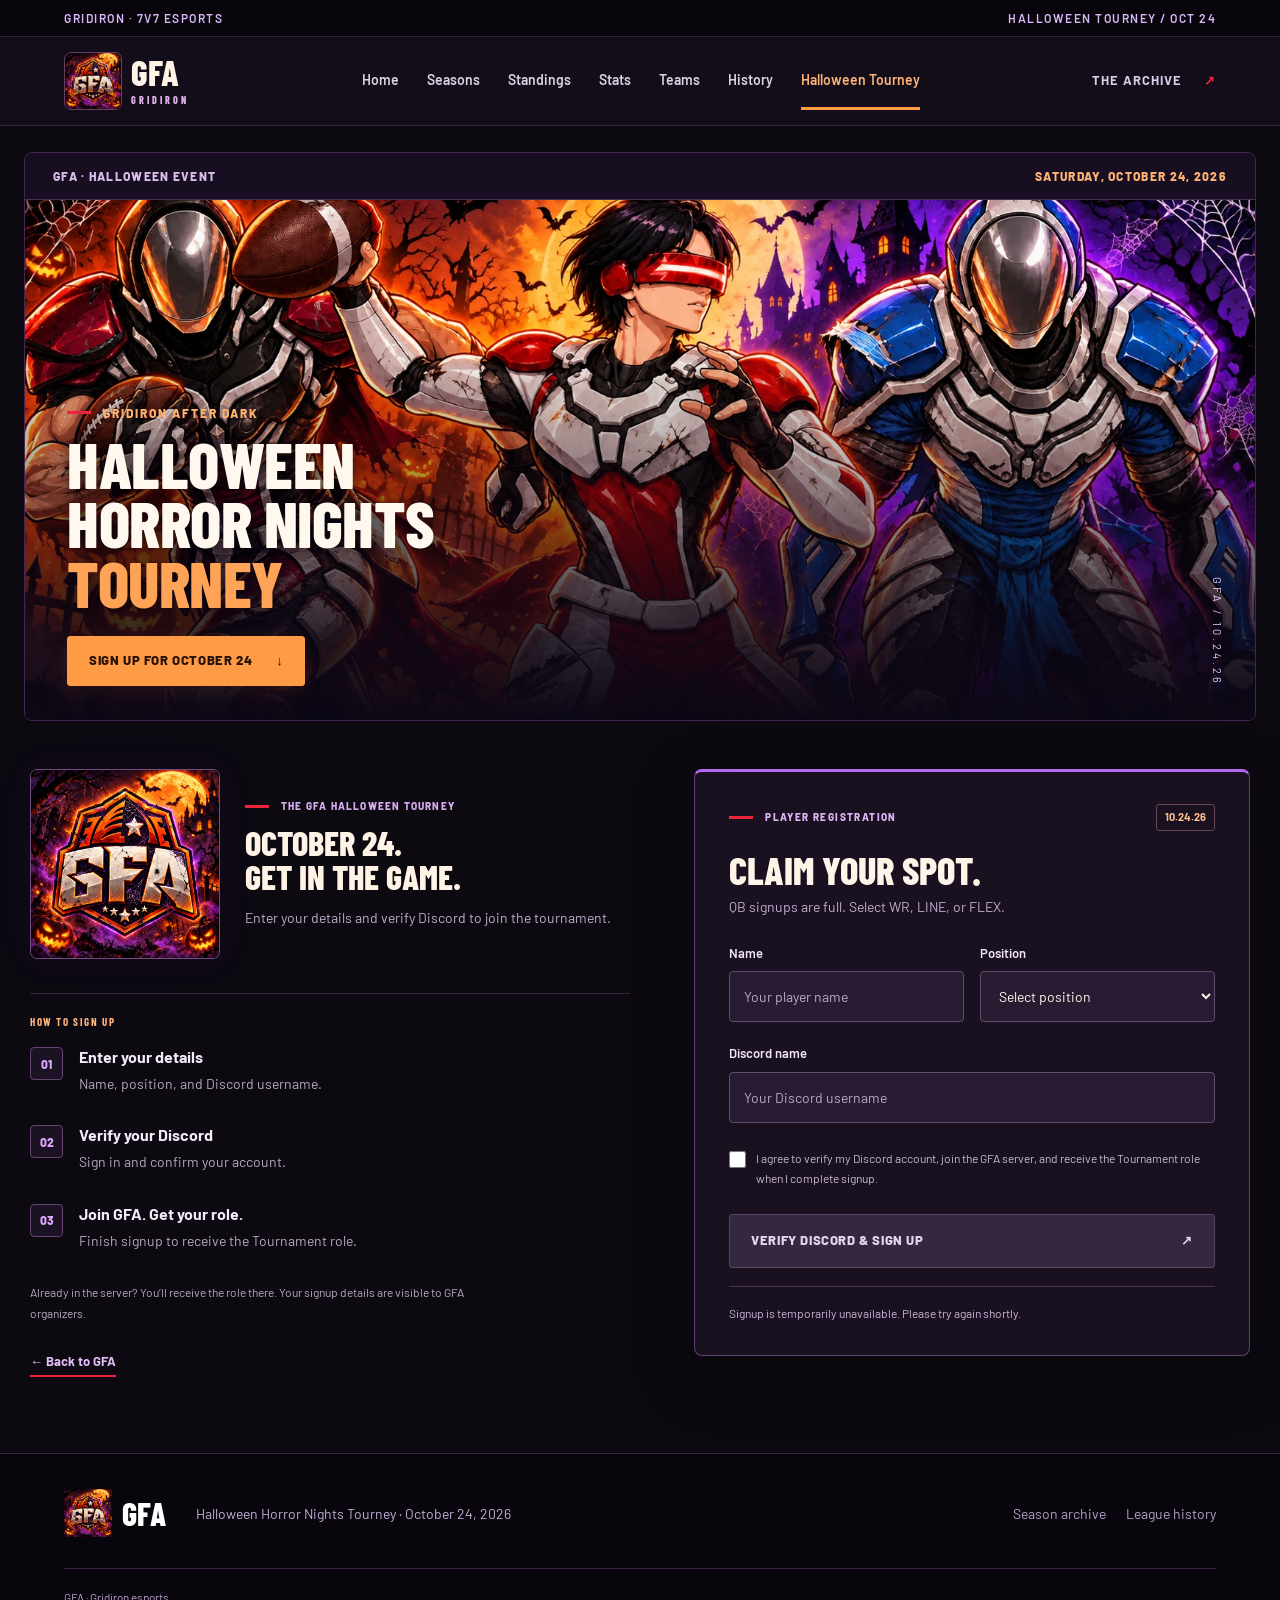
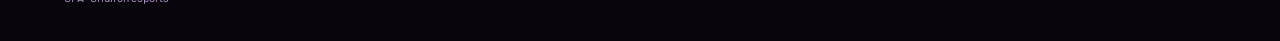
==== halloween-horror-nights/index.html @ 18d06071 "Close public QB signups while preserving existing quarterbacks and manual additions" ====
<!doctype html>
<html lang="en">
<head>
  <meta charset="utf-8">
  <meta name="viewport" content="width=device-width,initial-scale=1">
  <title>Halloween Horror Nights Tourney · October 24 | GFA</title>
  <meta name="description" content="Sign up for GFA’s Halloween Horror Nights Tourney on October 24, 2026. Enter your name and position, verify your Discord, and get the Tournament role in the GFA server.">
  <link rel="icon" href="../assets/halloween-gfa.webp">
  <link rel="stylesheet" href="../style.css?v=20260925-2">
  <link rel="stylesheet" href="../tournament.css?v=20261013-positions">
</head>
<body class="tourney-page">
  <a class="skip" href="#main">Skip to content</a>
  <div class="topline"><span>GRIDIRON · 7V7 ESPORTS</span><span>HALLOWEEN TOURNEY / OCT 24</span></div>
  <header>
    <a class="brand" href="../#home" aria-label="GFA home"><img src="../assets/halloween-gfa.webp" alt="GFA"><span>GFA<span class="brand-small">GRIDIRON</span></span></a>
    <nav aria-label="Main navigation"><a href="../#home">Home</a><a href="../#seasons">Seasons</a><a href="../#standings/4">Standings</a><a href="../#stats/3">Stats</a><a href="../#teams/4">Teams</a><a href="../#history">History</a><a class="tourney-nav active" href="./" aria-current="page">Halloween Tourney</a></nav>
    <a class="archive-link" href="../#seasons">THE ARCHIVE <span>↗</span></a>
  </header>
  <main id="main" tabindex="-1"><p class="loading">Loading tournament signup…</p><noscript><p>Enable JavaScript to use the tournament signup form.</p></noscript></main>
  <footer><a class="footer-brand" href="../#home"><img src="../assets/halloween-gfa.webp" alt="">GFA</a><p>Halloween Horror Nights Tourney · October 24, 2026</p><div><a href="../#seasons">Season archive</a><a href="../#history">League history</a></div><small>GFA · Gridiron esports</small></footer>
  <script src="../tournament.js?v=20261015-qb-closed"></script>
  <script>window.GFATournament.render();</script>
</body>
</html>
---- style.css ----
@import url('https://fonts.googleapis.com/css2?family=Barlow+Condensed:wght@500;600;700;800&family=Barlow:wght@400;500;600;700;800&display=swap');
:root{--navy:#07152d;--ink:#10213c;--red:#ed243d;--blue:#1262ed;--muted:#637086;--line:#dce1e9;--paper:#f2f4f8}*{box-sizing:border-box}body{margin:0;color:var(--ink);background:var(--paper);font-family:Barlow,Arial,sans-serif;font-size:16px;line-height:1.5}a{color:inherit;text-decoration:none}button,input,select{font:inherit}button,a,select{touch-action:manipulation}a:focus-visible,button:focus-visible,input:focus-visible,select:focus-visible{outline:3px solid #3489ff;outline-offset:4px}.skip{position:absolute;top:-80px;background:white;padding:15px;z-index:10}.skip:focus{top:0}.topline{background:var(--navy);color:#b9c4d6;display:flex;justify-content:space-between;padding:9px 5%;font-size:12px;letter-spacing:1.5px;font-weight:600}header{background:white;display:flex;align-items:center;justify-content:space-between;padding:12px 5%;gap:24px;border-bottom:1px solid var(--line)}.brand{display:flex;align-items:center;gap:9px;font-size:35px;line-height:.9;font-weight:800}.brand img{height:65px;width:65px;object-fit:contain}.brand-small{display:block;font-size:10px;letter-spacing:3px;margin-top:7px}.brand span{font-family:'Barlow Condensed',Impact,sans-serif}nav{display:flex;gap:28px;align-self:stretch;align-items:center}nav a{font-weight:600;font-size:15px;height:100%;display:flex;align-items:center;border-bottom:3px solid transparent}nav a.active{border-color:var(--red)}nav a:hover{color:var(--red)}.archive-link{font-weight:700;font-size:13px;letter-spacing:1px}.archive-link span{color:var(--red);margin-left:18px}.hero{background:var(--navy);color:white;position:relative;min-height:550px;overflow:hidden;display:flex;align-items:center}.hero-img{position:absolute;width:69%;height:100%;right:0;object-fit:cover;object-position:60% center}.hero:after{content:'';position:absolute;inset:0;background:linear-gradient(90deg,#07152d 8%,rgba(7,21,45,.98) 26%,rgba(7,21,45,.56) 51%,rgba(7,21,45,0) 78%)}.hero-content{position:relative;z-index:1;padding:65px 5%;max-width:720px}.eyebrow{font-size:13px;letter-spacing:2.4px;font-weight:700;text-transform:uppercase;display:flex;gap:12px;align-items:center}.eyebrow:before{content:'';width:24px;height:3px;background:var(--red)}h1,h2,h3,.display{font-family:'Barlow Condensed',Impact,'Arial Narrow',sans-serif;line-height:1;text-transform:uppercase}h1{font-size:clamp(58px,6.9vw,100px);font-weight:800;margin:22px 0;letter-spacing:-1.5px}h1 em{font-style:normal;color:#fa3d50}.hero p{color:#cbd3df;max-width:365px;font-size:18px;line-height:1.6}.actions{display:flex;gap:12px;margin-top:30px;flex-wrap:wrap}.btn{display:inline-flex;align-items:center;gap:35px;padding:14px 22px;font-size:14px;font-weight:700;background:var(--red);color:white;border:1px solid var(--red);cursor:pointer}.btn.secondary{background:transparent;border-color:#526079}.hero-label{position:absolute;z-index:1;right:5%;bottom:26px;letter-spacing:2px;font-size:12px;color:white}.season-strip{background:white;border-bottom:1px solid var(--line);display:grid;grid-template-columns:1.1fr repeat(4,1fr);padding:0 5%}.strip-intro{display:flex;align-items:center;gap:14px;font-weight:700;font-size:13px;letter-spacing:1px}.strip-intro span{color:var(--red)}.strip-season{border-left:1px solid var(--line);padding:20px 25px;display:flex;justify-content:space-between;align-items:center}.strip-season strong{display:block;font:700 29px 'Barlow Condensed',sans-serif}.strip-season small{font-size:12px;color:var(--muted);letter-spacing:1px}.strip-season:hover{background:var(--paper)}.wrap{max-width:1420px;margin:auto;padding:55px 5%}.section-head{display:flex;justify-content:space-between;align-items:end;gap:20px;margin-bottom:25px}.section-head h2{font-size:38px;margin:0}.text-link{font-size:14px;font-weight:700;border-bottom:2px solid var(--red);padding-bottom:3px}.home-grid{display:grid;grid-template-columns:1.65fr 1fr;gap:28px}.panel{background:white;border:1px solid var(--line)}.panel-top{padding:20px 24px;border-bottom:1px solid var(--line);display:flex;align-items:center;justify-content:space-between}.panel-top h3{margin:0;font-size:26px}.tag{font-size:12px;letter-spacing:1px;font-weight:700;color:var(--muted)}.table-scroll{overflow:auto}table{width:100%;border-collapse:collapse;white-space:nowrap;text-align:right;font-size:15px}th{font-size:12px;letter-spacing:.8px;color:var(--muted);background:#f8f9fb;font-weight:600;padding:13px 17px}td{padding:15px 17px;border-top:1px solid #e8ecf1}th:first-child,td:first-child{text-align:left}td a{font-weight:600}td a:hover{color:var(--red)}tbody tr:hover{background:#fafbfd}.team-cell{display:flex;align-items:center;gap:13px;text-align:left}.rank{color:#8792a3;min-width:16px;font-size:13px}.monogram{width:32px;height:34px;background:var(--navy);color:white;display:inline-flex;align-items:center;justify-content:center;flex-shrink:0;font:700 16px 'Barlow Condensed',sans-serif;border-bottom:3px solid var(--red)}.positive{color:#17684d}.feature-card{background:var(--navy);color:white;position:relative;overflow:hidden;min-height:345px;display:flex;align-items:end}.feature-card img{position:absolute;inset:0;width:100%;height:100%;object-fit:cover;opacity:.5}.feature-card:after{content:'';position:absolute;inset:0;background:linear-gradient(0deg,#07152d,transparent)}.feature-copy{position:relative;z-index:1;padding:30px}.feature-copy h3{font-size:39px;margin:12px 0}.feature-copy p{color:#ced7e5;margin:10px 0}.link-arrow{display:inline-block;margin-top:10px;font-weight:600}.notes{color:var(--muted);font-size:14px;margin-top:13px}.leaders{display:grid;grid-template-columns:repeat(3,1fr);gap:22px}.leader{background:white;border-top:3px solid var(--navy);padding:25px;position:relative}.leader h3{font-size:29px;margin:17px 0 9px}.leader .value{font:700 46px 'Barlow Condensed',sans-serif}.leader .unit{color:var(--muted);font-size:13px;margin-left:8px}.leader:hover{border-color:var(--red)}.chapter-banner{margin-top:50px;border-top:1px solid var(--line);border-bottom:1px solid var(--line);padding:32px 0;display:flex;align-items:center;gap:30px}.chapter-banner .display{font-size:64px;color:var(--red);font-weight:800}.chapter-banner h3{font-size:30px;margin:0 0 8px}.chapter-banner p{color:var(--muted);margin:0}.chapter-banner .badge{margin-left:auto;flex-shrink:0}.badge{padding:7px 12px;border:1px solid #c9d0dc;font-size:12px;letter-spacing:1px;font-weight:700}.page-head{background:var(--navy);color:white;padding:42px 5% 35px}.page-head h1{font-size:64px;margin:15px 0}.page-head p{color:#becadc;margin:0;max-width:650px}.toolbar{display:flex;gap:14px;flex-wrap:wrap;align-items:center;margin-bottom:25px}.toolbar label{font-size:13px;color:var(--muted);display:flex;gap:8px;align-items:center}.toolbar select,.toolbar input{padding:10px 12px;border:1px solid #cbd2de;background:white;color:var(--ink);min-height:44px;border-radius:0}.toolbar input{margin-left:auto;min-width:235px}.tabs{display:flex;gap:5px;flex-wrap:wrap}.tabs button{padding:10px 17px;border:1px solid var(--line);background:white;cursor:pointer;color:var(--ink);font-weight:600}.tabs button.selected{background:var(--navy);color:white;border-color:var(--navy)}.season-cards{display:grid;grid-template-columns:repeat(2,1fr);gap:25px}.season-card{background:white;border:1px solid var(--line);padding:30px;position:relative}.season-card .number{font:800 80px 'Barlow Condensed',sans-serif;color:#dce2eb;float:right;line-height:1}.season-card h2{font-size:40px;margin:16px 0}.season-card p{color:var(--muted);max-width:300px}.season-card .actions a{font-size:14px;font-weight:600;border-bottom:2px solid var(--red);padding-bottom:4px}.team-grid{display:grid;grid-template-columns:repeat(3,1fr);gap:20px}.team-card{padding:25px;background:white;border:1px solid var(--line)}.team-card .monogram{width:48px;height:50px;font-size:24px}.team-card h3{font-size:28px;margin:20px 0 10px}.team-card p{color:var(--muted);margin:0}.team-card:hover{border-color:var(--red)}.summary-grid{display:grid;grid-template-columns:repeat(4,1fr);gap:1px;background:var(--line);border:1px solid var(--line);margin-bottom:30px}.summary-grid>div{padding:25px;background:white}.summary-grid strong{display:block;font:700 42px 'Barlow Condensed',sans-serif}.summary-grid small{color:var(--muted);font-size:13px}.notice{padding:20px 24px;background:#e9eef6;border-left:3px solid var(--blue);margin-bottom:25px}.notice p{margin:5px 0 0;color:#51627c}.games{display:grid;grid-template-columns:repeat(2,1fr);gap:16px}.game{padding:20px 24px;background:white;border:1px solid var(--line)}.game time{font-size:13px;color:var(--muted)}.game-line{display:flex;justify-content:space-between;gap:20px;margin-top:10px;font-weight:600}.game-line strong{font:700 25px 'Barlow Condensed',sans-serif}.award-grid{display:grid;grid-template-columns:repeat(3,1fr);gap:20px}.award{background:white;padding:24px;border-top:3px solid var(--red)}.award h3{font-size:30px;margin:12px 0}.award p{font-size:14px;color:var(--muted)}.empty{padding:45px 25px;text-align:center;color:var(--muted)}footer{background:var(--navy);color:#b4c0d3;padding:35px 5%;display:flex;align-items:center;gap:30px;flex-wrap:wrap;font-size:14px}.footer-brand{display:flex;align-items:center;gap:10px;font:800 32px 'Barlow Condensed',sans-serif;color:white}.footer-brand img{height:48px}footer p{flex:1}footer div{display:flex;gap:20px}footer small{width:100%;padding-top:20px;border-top:1px solid #28344a;color:#8898b1}.loading{padding:80px 5%}.stats-note{margin-top:20px;font-size:14px;color:var(--muted)}
@media(min-width:1600px){.hero-content{margin-left:calc((100vw - 1450px)/2)}}@media(max-width:1000px){nav{gap:16px}.archive-link{display:none}.home-grid{grid-template-columns:1fr 1fr}.strip-season{padding:18px 12px}.team-grid,.award-grid{grid-template-columns:repeat(2,1fr)}}@media(max-width:700px){header{flex-wrap:wrap;padding:10px 5% 0;gap:8px}.brand img{height:47px;width:47px}.brand{font-size:29px}nav{width:100%;justify-content:space-between;gap:8px;overflow:auto}nav a{padding:13px 0;font-size:14px}.topline{font-size:10px;letter-spacing:1px}.hero{min-height:545px;align-items:end}.hero-img{width:100%;object-position:58% top;height:100%}.hero:after{background:linear-gradient(0deg,#07152d 2%,rgba(7,21,45,.92) 35%,rgba(7,21,45,.1) 100%)}.hero-content{padding:190px 6% 38px}.hero h1{font-size:65px;margin:12px 0}.hero p{font-size:16px}.hero-label{display:none}.eyebrow{font-size:12px}.season-strip{grid-template-columns:repeat(4,1fr);padding:0}.strip-intro{display:none}.strip-season{padding:16px 10px}.strip-season strong{font-size:23px}.strip-season small{font-size:10px}.strip-season>span{display:none}.wrap{padding:35px 5%}.home-grid,.leaders,.season-cards,.games{grid-template-columns:1fr}.section-head h2{font-size:32px}.feature-card{min-height:300px}.leaders{gap:12px}.leader{padding:20px}.leader h3{margin:12px 0}.leader .value{font-size:38px}.chapter-banner{align-items:start;gap:17px;flex-wrap:wrap}.chapter-banner .display{font-size:52px}.chapter-banner .badge{margin-left:0}.page-head h1{font-size:49px;word-break:break-word}.team-grid,.award-grid{grid-template-columns:1fr}.summary-grid{grid-template-columns:repeat(2,1fr)}.toolbar input{width:100%;margin-left:0}.toolbar label{flex-wrap:wrap}.panel-top{padding:17px}.panel-top h3{font-size:23px}td,th{padding:13px 12px}.team-cell{gap:8px}.team-cell .monogram{display:none}footer{gap:15px}footer p{flex-basis:65%}}

th[data-sort-key]{cursor:pointer;user-select:none;transition:background .15s,color .15s;text-decoration:underline;text-decoration-color:transparent;text-underline-offset:5px}th[data-sort-key]::after{content:" ↕";color:#9aa7ba;opacity:.8}th[data-sort-key]:hover{color:#e72552;background:#f7f9fc;text-decoration-color:#e72552}th[data-sort-key][data-order=desc]::after{content:" ↓";color:#e72552}th[data-sort-key][data-order=asc]::after{content:" ↑";color:#e72552}

.team-logo{display:inline-flex;align-items:center;justify-content:center;background:#fff;overflow:hidden}.team-logo img{width:100%;height:100%;object-fit:contain;padding:4px}
---- tournament.css ----
/* Halloween event styles, scoped to this page. */
.tourney-page{background:#0c0911;color:#f8f2eb;--tourney-line:#3a2b47}
.tourney-page .topline{background:#07050b;color:#d9b8f8;border-bottom:1px solid #35213f}
.tourney-page header{background:#130d1a;border-color:#392247;padding-top:15px;padding-bottom:15px}
.tourney-page .brand{color:#fff3e6}.tourney-page .brand img{width:58px;height:58px;border-radius:7px;object-fit:cover;border:1px solid #604161}.tourney-page .brand-small{color:#dcafe8}
.tourney-page nav a{color:#dcd2e5;white-space:nowrap;font-size:14px}.tourney-page nav a.active,.tourney-page nav a:hover{color:#ffb478;border-color:#ff9b45}.tourney-page .archive-link{color:#dccce8;border-color:#5b4068}
.tourney-hero{max-width:1400px;margin:26px auto 0;border:1px solid #432652;border-radius:8px;overflow:hidden;background:#140d1b}
.tourney-eventline{display:flex;justify-content:space-between;align-items:center;gap:20px;background:#170f21;padding:14px 28px;border-bottom:1px solid #483053;font-size:12px;letter-spacing:1.3px;font-weight:800;color:#d8bce9}.tourney-eventline time{color:#ffb276}
.tourney-hero-stage{position:relative;isolation:isolate;min-height:420px}.tourney-player-art{display:block;width:100%;height:520px;object-fit:cover;object-position:center 25%}
.tourney-hero-stage:after{content:'';position:absolute;inset:0;z-index:1;pointer-events:none;background:linear-gradient(0deg,#0c0715 0%,#0c0715d9 16%,#0c071563 43%,transparent 72%)}
.tourney-hero-copy{position:absolute;bottom:34px;left:42px;z-index:2;max-width:720px}.tourney-hero-copy .eyebrow{color:#ffb36f;font-weight:800;letter-spacing:2px;font-size:12px}
.tourney-hero h1{font:800 clamp(48px,5.1vw,76px)/.91 'Barlow Condensed',Impact,sans-serif;letter-spacing:-.5px;color:#fff8ee;margin:12px 0 24px;text-shadow:0 2px 16px #08050dcc}.tourney-hero h1 span{display:block}.tourney-hero h1 em{display:block;font-style:normal;color:#ffa456}
.tourney-hero-mark{position:absolute;right:30px;bottom:34px;z-index:2;font-size:11px;letter-spacing:3px;writing-mode:vertical-rl;color:#e5c9ff}
.tourney-btn{background:#ff9b45!important;color:#271207!important;border:1px solid #ff9b45!important;border-radius:3px;display:inline-flex;align-items:center;justify-content:space-between;gap:24px;font-weight:800;font-size:13px;letter-spacing:.6px;min-height:50px;padding:14px 21px;box-shadow:0 4px 18px #ec6f261f}.tourney-btn:hover{background:#ffb16e!important;border-color:#ffb16e!important}.tourney-btn:disabled{background:#34283e!important;border-color:#584365!important;color:#e6d4ef!important;box-shadow:none;cursor:not-allowed;opacity:1}
.tourney-wrap{max-width:1330px;display:grid;grid-template-columns:1.08fr 1fr;gap:64px;padding:48px 30px 76px!important;margin:auto;align-items:start}
.tourney-brand-card{display:grid;grid-template-columns:190px 1fr;gap:25px;align-items:center;margin-bottom:34px}.tourney-brand-card img{display:block;width:100%;height:auto;aspect-ratio:1;border:1px solid #704c81;border-radius:7px;box-shadow:0 0 40px #8d31cf12}.tourney-info .eyebrow{font-size:10px;color:#d7acef;font-weight:800;letter-spacing:1.2px}
.tourney-info h2{font:800 34px/.99 'Barlow Condensed',Impact,sans-serif;color:#fff3e6;margin:12px 0}.tourney-brand-card p{color:#bdb0c8;font-size:14px;line-height:1.65;margin:12px 0 0}
.tourney-how-heading{font-size:11px;letter-spacing:1.6px;color:#ffb579;margin:0 0 18px;padding-top:22px;border-top:1px solid #39263f}
.tourney-steps{list-style:none;padding:0;margin:0;counter-reset:step}.tourney-steps li{counter-increment:step;position:relative;padding:0 0 24px 49px}.tourney-steps li:before{content:counter(step,decimal-leading-zero);position:absolute;left:0;top:2px;border:1px solid #664471;border-radius:4px;width:31px;height:31px;display:flex;align-items:center;justify-content:center;color:#dca7ff;background:#1b1223;font-size:12px;font-weight:800}.tourney-steps strong{font-size:16px;color:#f4eaf9;font-weight:700}.tourney-steps p{color:#b6a9c0;font-size:14px;margin:4px 0;line-height:1.6}
.tourney-note{color:#b6a9c0;font-size:12px;line-height:1.75;max-width:470px;margin-top:2px}.tourney-info .text-link{color:#e2bdf8;font-size:13px;display:inline-block;margin-top:16px}
.tourney-form-card{background:#191120;border:1px solid #60416e;border-top:3px solid #b36af0;border-radius:8px;padding:32px 34px;box-shadow:0 18px 65px #0005;scroll-margin-top:24px}
.tourney-form-top{display:flex;align-items:center;justify-content:space-between;gap:16px}.tourney-form-top .eyebrow{font-size:10px;color:#dfb4f7;font-weight:800;letter-spacing:1.4px}.tourney-form-date{font-size:11px;font-weight:700;color:#ffc08f;border:1px solid #644357;border-radius:3px;padding:4px 8px}
.tourney-form-card h2{font:800 clamp(31px,3vw,43px)/1 'Barlow Condensed',Impact,sans-serif;margin:20px 0 7px;color:#fff4e8}.tourney-form-intro{color:#c1adce;font-size:14px;margin:0 0 27px}
.tourney-fields{display:grid;grid-template-columns:1fr 1fr;gap:22px 16px}.tourney-full-field{grid-column:1/-1}.tourney-fields label{display:block;font-size:13px;color:#f3e5fb;font-weight:600;margin-bottom:8px}
.tourney-fields input,.tourney-fields select{width:100%;min-width:0;min-height:51px;padding:13px 14px;border:1px solid #624d70;border-radius:4px;background:#271c31;color:#fff6ed;font-size:14px;box-shadow:none}.tourney-fields input::placeholder{color:#baabc6;opacity:1}.tourney-fields input:focus,.tourney-fields select:focus{border-color:#c58af1}
.tourney-consent{display:flex;align-items:flex-start;gap:10px;color:#c7b7d2;font-size:12px;line-height:1.7;margin:25px 0;cursor:pointer}.tourney-consent input{width:17px;height:17px;margin:3px 0 0;flex-shrink:0;accent-color:#ff9b45}
.tourney-form-card button{width:100%;min-height:54px}.tourney-status{font-size:12px;line-height:1.7;color:#c9b4d8;margin:18px 0 0;padding-top:16px;border-top:1px solid #493251}
.tourney-page footer{background:#08060c;border-top:1px solid #392247;color:#b6a0c8}.tourney-page footer p{color:#c4add5}.tourney-page footer small{border-color:#382041;color:#ba9dcc}.tourney-page .skip{color:#152035}.tourney-page a:focus-visible,.tourney-page button:focus-visible,.tourney-page input:focus-visible,.tourney-page select:focus-visible{outline-color:#cf97ff}
.tourney-home-banner{display:flex;align-items:center;justify-content:space-between;gap:28px;background:#151318;border-left:5px solid #ff9b45;color:#fff;padding:30px 34px;margin-bottom:40px}.tourney-home-banner .eyebrow{color:#ffab67}.tourney-home-banner h2{font-family:'Barlow Condensed',Impact,sans-serif;font-size:31px;line-height:1.05;margin:7px 0 9px}.tourney-home-banner p{color:#d2c8c0;margin:0;font-size:14px}nav .tourney-nav{color:#934000}
@media(min-width:1500px){.tourney-hero{margin-top:34px}.tourney-player-art{height:560px}.tourney-hero-copy{left:50px;bottom:40px}}
@media(max-width:1450px){.tourney-hero{margin-left:24px;margin-right:24px}}
@media(max-width:1050px){.tourney-wrap{gap:32px}.tourney-brand-card{grid-template-columns:150px 1fr;gap:18px}.tourney-info h2{font-size:28px}.tourney-form-card{padding:27px 25px}.tourney-player-art{height:460px}.tourney-hero-copy{left:30px;bottom:29px}.tourney-hero h1{font-size:61px}.tourney-page nav{gap:14px}}
@media(max-width:800px){.tourney-wrap{grid-template-columns:1fr;gap:37px;max-width:650px;padding-top:34px!important}.tourney-form-card{grid-row:1}.tourney-brand-card{grid-template-columns:180px 1fr}.tourney-info h2{font-size:34px}.tourney-page nav{gap:18px}.tourney-eventline{font-size:10px;letter-spacing:.8px;padding:13px 20px}.tourney-hero-copy{left:24px}.tourney-player-art{height:430px}.tourney-home-banner{padding:24px}}
@media(max-width:600px){.tourney-hero{margin:18px 15px 0;border-radius:6px}.tourney-eventline{flex-direction:column;align-items:flex-start;gap:6px;padding:13px 17px;letter-spacing:1px}.tourney-hero-stage{min-height:0}.tourney-player-art{width:100%;height:auto;aspect-ratio:1672/941;object-fit:contain}.tourney-hero-stage:after{display:none}.tourney-hero-copy{position:relative;bottom:auto;left:auto;background:#140d1c;padding:24px 20px 25px;max-width:none}.tourney-hero h1{font-size:48px;margin:12px 0 23px}.tourney-hero-copy .eyebrow{font-size:10px}.tourney-hero-mark{display:none}.tourney-hero .btn{width:100%;font-size:11px}.tourney-wrap{padding:28px 19px 48px!important;gap:32px}.tourney-form-card{padding:25px 22px}.tourney-fields{grid-template-columns:1fr;gap:21px}.tourney-form-card h2{font-size:36px}.tourney-brand-card{grid-template-columns:142px 1fr;gap:17px;margin-bottom:28px}.tourney-info h2{font-size:28px}.tourney-brand-card p{font-size:12px}.tourney-info .eyebrow{font-size:9px}.tourney-page header{padding:12px 5% 0}.tourney-page .brand img{height:47px;width:47px}.tourney-page .topline{font-size:9px;letter-spacing:.5px}.tourney-page footer{padding:26px 5%}.tourney-home-banner{flex-direction:column;align-items:flex-start;gap:20px}.tourney-home-banner .btn{width:100%}}
@media(prefers-reduced-motion:reduce){.tourney-page *{scroll-behavior:auto!important}}

.tourney-fields select{color-scheme:dark}.tourney-fields select option{background:#271c31;color:#fff6ed}
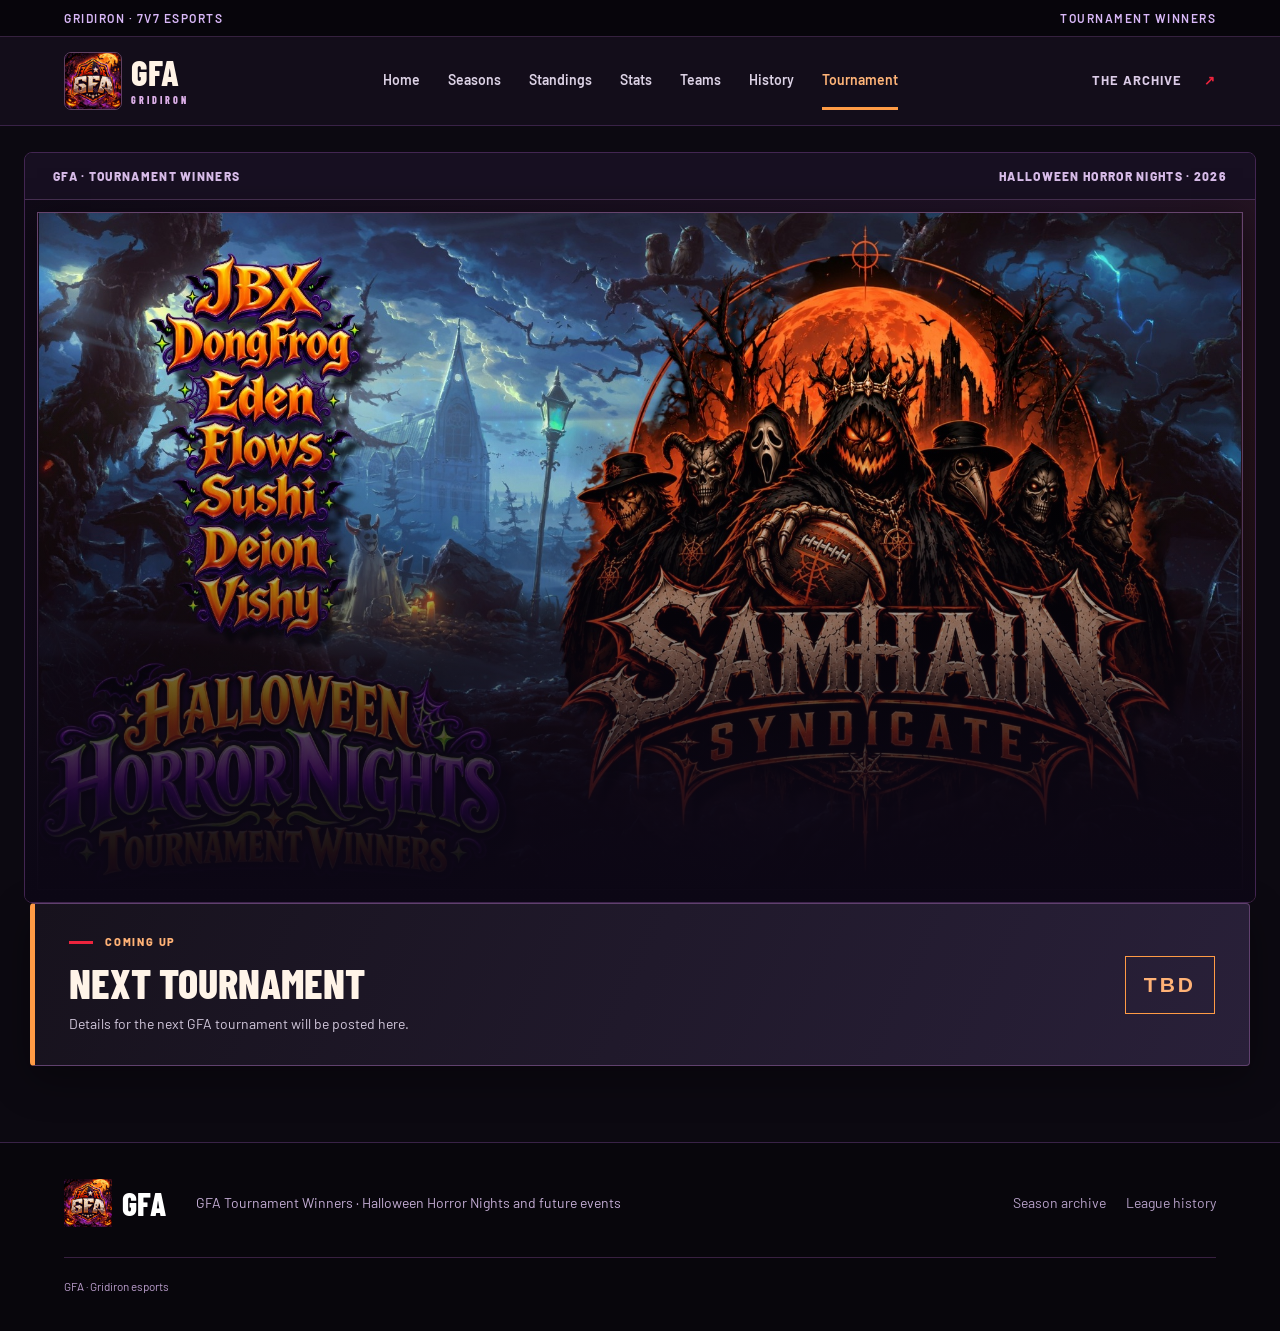
==== commit a32774d1: "Replace Halloween signup with tournament winners page" ====
--- a/halloween-horror-nights/index.html
+++ b/halloween-horror-nights/index.html
@@ -3,23 +3,23 @@
 <head>
   <meta charset="utf-8">
   <meta name="viewport" content="width=device-width,initial-scale=1">
-  <title>Halloween Horror Nights Tourney · October 24 | GFA</title>
-  <meta name="description" content="Sign up for GFA’s Halloween Horror Nights Tourney on October 24, 2026. Enter your name and position, verify your Discord, and get the Tournament role in the GFA server.">
+  <title>GFA Tournament Winners | Gridiron</title>
+  <meta name="description" content="See the Halloween Horror Nights Tournament winners and find out when the next GFA tournament will be announced.">
   <link rel="icon" href="../assets/halloween-gfa.webp">
   <link rel="stylesheet" href="../style.css?v=20260925-2">
-  <link rel="stylesheet" href="../tournament.css?v=20261013-positions">
+  <link rel="stylesheet" href="../tournament.css?v=20261026-winners">
 </head>
 <body class="tourney-page">
   <a class="skip" href="#main">Skip to content</a>
-  <div class="topline"><span>GRIDIRON · 7V7 ESPORTS</span><span>HALLOWEEN TOURNEY / OCT 24</span></div>
+  <div class="topline"><span>GRIDIRON · 7V7 ESPORTS</span><span>TOURNAMENT WINNERS</span></div>
   <header>
     <a class="brand" href="../#home" aria-label="GFA home"><img src="../assets/halloween-gfa.webp" alt="GFA"><span>GFA<span class="brand-small">GRIDIRON</span></span></a>
-    <nav aria-label="Main navigation"><a href="../#home">Home</a><a href="../#seasons">Seasons</a><a href="../#standings/4">Standings</a><a href="../#stats/3">Stats</a><a href="../#teams/4">Teams</a><a href="../#history">History</a><a class="tourney-nav active" href="./" aria-current="page">Halloween Tourney</a></nav>
+    <nav aria-label="Main navigation"><a href="../#home">Home</a><a href="../#seasons">Seasons</a><a href="../#standings/4">Standings</a><a href="../#stats/3">Stats</a><a href="../#teams/4">Teams</a><a href="../#history">History</a><a class="tourney-nav active" href="./" aria-current="page">Tournament</a></nav>
     <a class="archive-link" href="../#seasons">THE ARCHIVE <span>↗</span></a>
   </header>
-  <main id="main" tabindex="-1"><p class="loading">Loading tournament signup…</p><noscript><p>Enable JavaScript to use the tournament signup form.</p></noscript></main>
-  <footer><a class="footer-brand" href="../#home"><img src="../assets/halloween-gfa.webp" alt="">GFA</a><p>Halloween Horror Nights Tourney · October 24, 2026</p><div><a href="../#seasons">Season archive</a><a href="../#history">League history</a></div><small>GFA · Gridiron esports</small></footer>
-  <script src="../tournament.js?v=20261015-qb-closed"></script>
+  <main id="main" tabindex="-1"><p class="loading">Loading tournament winners…</p><noscript><p>Enable JavaScript to use the tournament signup form.</p></noscript></main>
+  <footer><a class="footer-brand" href="../#home"><img src="../assets/halloween-gfa.webp" alt="">GFA</a><p>GFA Tournament Winners · Halloween Horror Nights and future events</p><div><a href="../#seasons">Season archive</a><a href="../#history">League history</a></div><small>GFA · Gridiron esports</small></footer>
+  <script src="../tournament.js?v=20261026-winners"></script>
   <script>window.GFATournament.render();</script>
 </body>
 </html>
--- a/tournament.css
+++ b/tournament.css
@@ -35,3 +35,14 @@
 @media(prefers-reduced-motion:reduce){.tourney-page *{scroll-behavior:auto!important}}
 
 .tourney-fields select{color-scheme:dark}.tourney-fields select option{background:#271c31;color:#fff6ed}
+
+/* Winners page: Halloween artwork followed by the next event announcement. */
+.tourney-page .tourney-hero-stage{min-height:0;background:linear-gradient(135deg,#100a17,#211327 55%,#2f150e);padding:12px}
+.tourney-page .tourney-winner-art{display:block;width:100%;height:auto;aspect-ratio:16/9;object-fit:contain;border:1px solid #66446d;box-shadow:0 8px 35px #0008}
+.tourney-next-wrap{max-width:1330px;margin:auto;padding:0 30px 76px!important;display:block}
+.tourney-next-card{display:flex;align-items:center;justify-content:space-between;gap:28px;padding:30px 34px;background:linear-gradient(115deg,#17121d,#292039);border:1px solid #60416e;border-left:5px solid #ff9b45;border-radius:4px;box-shadow:0 14px 42px #0005;color:#fff}
+.tourney-next-card .eyebrow{color:#ffb276;font-size:11px;font-weight:800;letter-spacing:1.8px}
+.tourney-next-card h2{font:800 clamp(30px,4vw,42px)/1 'Barlow Condensed',Impact,sans-serif;margin:10px 0;color:#fff4e8}
+.tourney-next-card p{margin:0;color:#d2c8dc;font-size:14px;line-height:1.6}
+.tourney-tbd{flex:0 0 auto;padding:12px 18px;border:1px solid #ff9b45;color:#ffb276;font-size:21px;font-weight:900;letter-spacing:3px}
+@media(max-width:600px){.tourney-page .tourney-hero-stage{padding:5px}.tourney-next-wrap{padding:0 19px 48px!important}.tourney-next-card{align-items:flex-start;flex-direction:column;padding:24px 20px;gap:18px}}
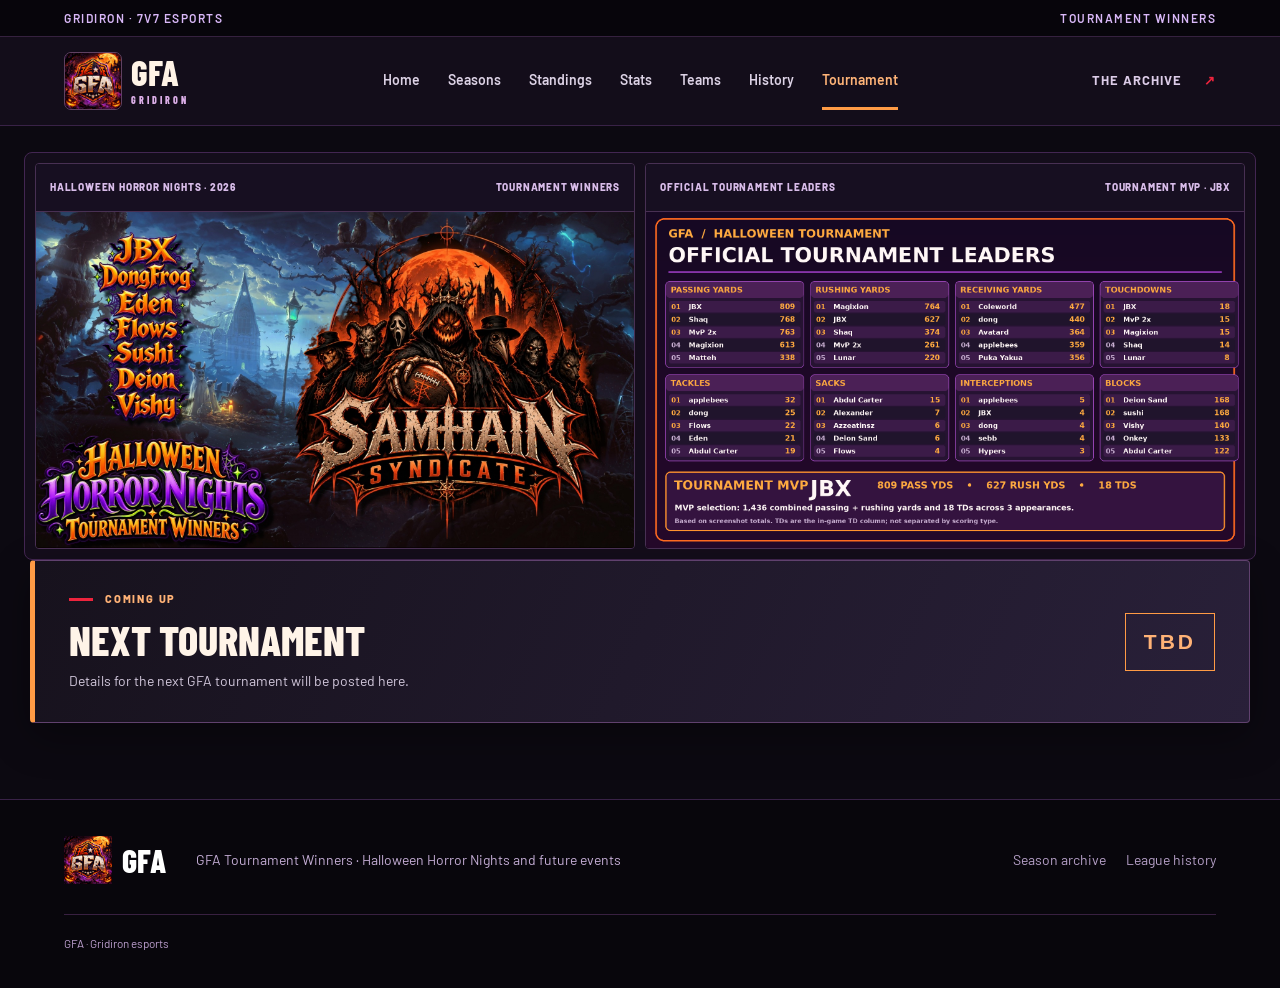
==== commit d9f8edba: "Add Halloween tournament leaders graphic" ====
--- a/halloween-horror-nights/index.html
+++ b/halloween-horror-nights/index.html
@@ -4,10 +4,10 @@
   <meta charset="utf-8">
   <meta name="viewport" content="width=device-width,initial-scale=1">
   <title>GFA Tournament Winners | Gridiron</title>
-  <meta name="description" content="See the Halloween Horror Nights Tournament winners and find out when the next GFA tournament will be announced.">
+  <meta name="description" content="See the Halloween Horror Nights winners, tournament leaders, MVP, and the next GFA event.">
   <link rel="icon" href="../assets/halloween-gfa.webp">
   <link rel="stylesheet" href="../style.css?v=20260925-2">
-  <link rel="stylesheet" href="../tournament.css?v=20261026-winners">
+  <link rel="stylesheet" href="../tournament.css?v=20261027-results">
 </head>
 <body class="tourney-page">
   <a class="skip" href="#main">Skip to content</a>
@@ -17,9 +17,9 @@
     <nav aria-label="Main navigation"><a href="../#home">Home</a><a href="../#seasons">Seasons</a><a href="../#standings/4">Standings</a><a href="../#stats/3">Stats</a><a href="../#teams/4">Teams</a><a href="../#history">History</a><a class="tourney-nav active" href="./" aria-current="page">Tournament</a></nav>
     <a class="archive-link" href="../#seasons">THE ARCHIVE <span>↗</span></a>
   </header>
-  <main id="main" tabindex="-1"><p class="loading">Loading tournament winners…</p><noscript><p>Enable JavaScript to use the tournament signup form.</p></noscript></main>
+  <main id="main" tabindex="-1"><p class="loading">Loading tournament results…</p><noscript><p>Enable JavaScript to view tournament results.</p></noscript></main>
   <footer><a class="footer-brand" href="../#home"><img src="../assets/halloween-gfa.webp" alt="">GFA</a><p>GFA Tournament Winners · Halloween Horror Nights and future events</p><div><a href="../#seasons">Season archive</a><a href="../#history">League history</a></div><small>GFA · Gridiron esports</small></footer>
-  <script src="../tournament.js?v=20261026-winners"></script>
+  <script src="../tournament.js?v=20261027-results"></script>
   <script>window.GFATournament.render();</script>
 </body>
 </html>
--- a/tournament.css
+++ b/tournament.css
@@ -46,3 +46,12 @@
 .tourney-next-card p{margin:0;color:#d2c8dc;font-size:14px;line-height:1.6}
 .tourney-tbd{flex:0 0 auto;padding:12px 18px;border:1px solid #ff9b45;color:#ffb276;font-size:21px;font-weight:900;letter-spacing:3px}
 @media(max-width:600px){.tourney-page .tourney-hero-stage{padding:5px}.tourney-next-wrap{padding:0 19px 48px!important}.tourney-next-card{align-items:flex-start;flex-direction:column;padding:24px 20px;gap:18px}}
+
+/* Halloween results: show the winners and stat leaders together. */
+.tourney-page .tourney-gallery{display:grid;grid-template-columns:repeat(2,minmax(0,1fr));gap:10px;padding:10px}
+.tourney-page .tourney-art-card{min-width:0;margin:0;overflow:hidden;background:#100a17;border:1px solid #483053;border-radius:4px}
+.tourney-page .tourney-art-card .tourney-eventline{min-height:48px;padding:12px 14px;font-size:10px;letter-spacing:.8px}
+.tourney-page .tourney-leader-art{display:block;width:100%;height:auto;aspect-ratio:16/9;object-fit:contain;background:#100a17}
+.tourney-page .tourney-gallery .tourney-winner-art{border:0;box-shadow:none}
+@media(max-width:800px){.tourney-page .tourney-gallery{grid-template-columns:1fr;max-width:720px}}
+@media(max-width:600px){.tourney-page .tourney-gallery{margin:18px 15px 0;padding:6px;gap:8px}.tourney-page .tourney-art-card .tourney-eventline{min-height:0;font-size:9px;padding:10px}.tourney-page .tourney-gallery .tourney-winner-art,.tourney-page .tourney-leader-art{aspect-ratio:16/9}}
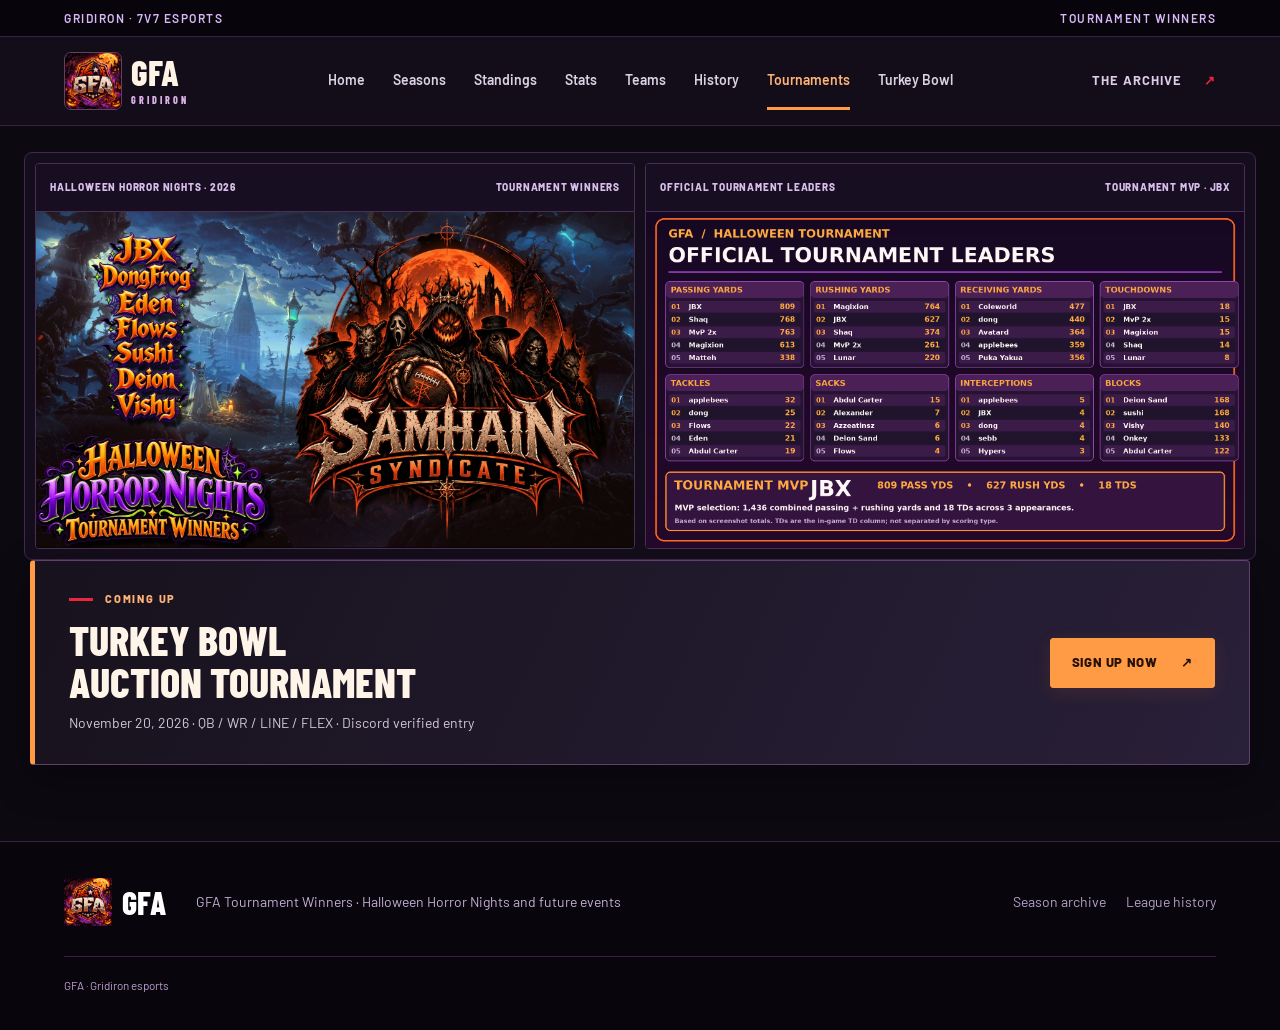
==== commit 19c724ac: "Open Thanksgiving Turkey Bowl Auction Tournament signups for November 20 with separate private roste" ====
--- a/halloween-horror-nights/index.html
+++ b/halloween-horror-nights/index.html
@@ -7,19 +7,19 @@
   <meta name="description" content="See the Halloween Horror Nights winners, tournament leaders, MVP, and the next GFA event.">
   <link rel="icon" href="../assets/halloween-gfa.webp">
   <link rel="stylesheet" href="../style.css?v=20260925-2">
-  <link rel="stylesheet" href="../tournament.css?v=20261027-results">
+  <link rel="stylesheet" href="../tournament.css?v=20261108-turkey-bowl">
 </head>
 <body class="tourney-page">
   <a class="skip" href="#main">Skip to content</a>
   <div class="topline"><span>GRIDIRON · 7V7 ESPORTS</span><span>TOURNAMENT WINNERS</span></div>
   <header>
     <a class="brand" href="../#home" aria-label="GFA home"><img src="../assets/halloween-gfa.webp" alt="GFA"><span>GFA<span class="brand-small">GRIDIRON</span></span></a>
-    <nav aria-label="Main navigation"><a href="../#home">Home</a><a href="../#seasons">Seasons</a><a href="../#standings/4">Standings</a><a href="../#stats/3">Stats</a><a href="../#teams/4">Teams</a><a href="../#history">History</a><a class="tourney-nav active" href="./" aria-current="page">Tournament</a></nav>
+    <nav aria-label="Main navigation"><a href="../#home">Home</a><a href="../#seasons">Seasons</a><a href="../#standings/4">Standings</a><a href="../#stats/3">Stats</a><a href="../#teams/4">Teams</a><a href="../#history">History</a><a class="tourney-nav active" href="./" aria-current="page">Tournaments</a><a class="tourney-nav" href="../turkey-bowl/">Turkey Bowl</a></nav>
     <a class="archive-link" href="../#seasons">THE ARCHIVE <span>↗</span></a>
   </header>
   <main id="main" tabindex="-1"><p class="loading">Loading tournament results…</p><noscript><p>Enable JavaScript to view tournament results.</p></noscript></main>
   <footer><a class="footer-brand" href="../#home"><img src="../assets/halloween-gfa.webp" alt="">GFA</a><p>GFA Tournament Winners · Halloween Horror Nights and future events</p><div><a href="../#seasons">Season archive</a><a href="../#history">League history</a></div><small>GFA · Gridiron esports</small></footer>
-  <script src="../tournament.js?v=20261027-results"></script>
+  <script src="../tournament.js?v=20261108-turkey-bowl"></script>
   <script>window.GFATournament.render();</script>
 </body>
 </html>
--- a/tournament.css
+++ b/tournament.css
@@ -55,3 +55,6 @@
 .tourney-page .tourney-gallery .tourney-winner-art{border:0;box-shadow:none}
 @media(max-width:800px){.tourney-page .tourney-gallery{grid-template-columns:1fr;max-width:720px}}
 @media(max-width:600px){.tourney-page .tourney-gallery{margin:18px 15px 0;padding:6px;gap:8px}.tourney-page .tourney-art-card .tourney-eventline{min-height:0;font-size:9px;padding:10px}.tourney-page .tourney-gallery .tourney-winner-art,.tourney-page .tourney-leader-art{aspect-ratio:16/9}}
+
+/* Keep the extra signup link readable at tablet widths. */
+@media(min-width:701px) and (max-width:1200px){header{flex-wrap:wrap}header nav{order:3;width:100%;justify-content:space-between;gap:15px;overflow-x:auto}header nav a{white-space:nowrap;font-size:14px;padding:10px 0}.archive-link{display:none}}
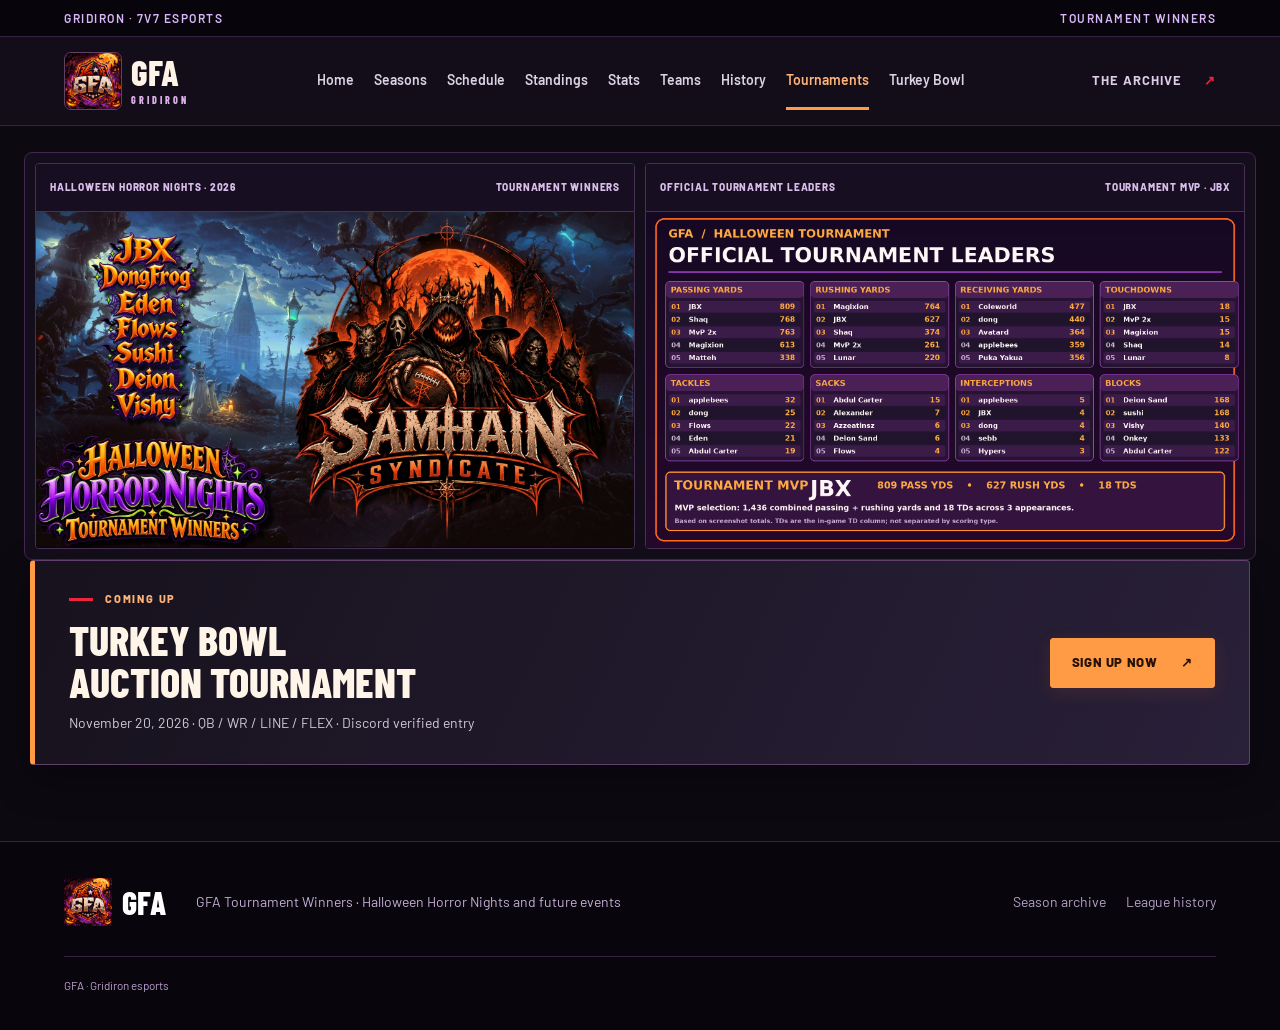
==== commit c06931a9: "Prepare GFA Season I homepage, team schedules and player profiles" ====
--- a/halloween-horror-nights/index.html
+++ b/halloween-horror-nights/index.html
@@ -8,13 +8,14 @@
   <link rel="icon" href="../assets/halloween-gfa.webp">
   <link rel="stylesheet" href="../style.css?v=20260925-2">
   <link rel="stylesheet" href="../tournament.css?v=20261108-turkey-bowl">
+  <link rel="stylesheet" href="../current-season.css?v=20261119-1">
 </head>
 <body class="tourney-page">
   <a class="skip" href="#main">Skip to content</a>
   <div class="topline"><span>GRIDIRON · 7V7 ESPORTS</span><span>TOURNAMENT WINNERS</span></div>
   <header>
     <a class="brand" href="../#home" aria-label="GFA home"><img src="../assets/halloween-gfa.webp" alt="GFA"><span>GFA<span class="brand-small">GRIDIRON</span></span></a>
-    <nav aria-label="Main navigation"><a href="../#home">Home</a><a href="../#seasons">Seasons</a><a href="../#standings/4">Standings</a><a href="../#stats/3">Stats</a><a href="../#teams/4">Teams</a><a href="../#history">History</a><a class="tourney-nav active" href="./" aria-current="page">Tournaments</a><a class="tourney-nav" href="../turkey-bowl/">Turkey Bowl</a></nav>
+    <nav aria-label="Main navigation"><a href="../#home">Home</a><a href="../#seasons">Seasons</a><a href="../#games/I">Schedule</a><a href="../#standings/I">Standings</a><a href="../#stats/I">Stats</a><a href="../#teams/I">Teams</a><a href="../#history">History</a><a class="tourney-nav active" href="./" aria-current="page">Tournaments</a><a class="tourney-nav" href="../turkey-bowl/">Turkey Bowl</a></nav>
     <a class="archive-link" href="../#seasons">THE ARCHIVE <span>↗</span></a>
   </header>
   <main id="main" tabindex="-1"><p class="loading">Loading tournament results…</p><noscript><p>Enable JavaScript to view tournament results.</p></noscript></main>
@@ -23,3 +24,4 @@
   <script>window.GFATournament.render();</script>
 </body>
 </html>
+
--- a/current-season.css
+++ b/current-season.css
@@ -0,0 +1,3 @@
+.season-hero{min-height:500px}.season-hero h1{font-size:clamp(72px,8.5vw,120px);line-height:.9;margin:24px 0}.season-hero .hero-content{padding-top:54px;padding-bottom:54px}.season-status{display:inline-block;border:1px solid #61718a;padding:6px 12px;font-size:14px;font-weight:700;letter-spacing:1.4px;color:#e0e8f4}.season-nav{padding:0 5%;background:white;border-bottom:1px solid var(--line);display:flex;align-items:stretch;gap:32px;overflow-x:auto;white-space:nowrap}.season-nav a{padding:18px 0;color:var(--muted);font-size:16px}.season-nav a[aria-current=page]{color:var(--ink);border-color:var(--red)}.season-section{margin-top:48px}.season-home .section-head .eyebrow{margin-bottom:12px;font-size:14px}.season-empty{display:flex;align-items:center;justify-content:center;flex-direction:column;padding:42px 24px;background:#fff;border:1px solid var(--line);text-align:center;min-height:210px}.season-empty-mark{font:800 38px 'Barlow Condensed',Impact,sans-serif;border:1px solid var(--line);color:var(--blue);width:58px;height:58px;display:flex;align-items:center;justify-content:center;margin-bottom:16px}.season-empty h3{font-size:28px;margin:0 0 10px}.season-empty p{font-size:16px;color:var(--muted);margin:0;max-width:520px}.season-games{display:grid;grid-template-columns:repeat(2,minmax(0,1fr));gap:20px}.season-game{background:#fff;border:1px solid var(--line);padding:22px}.season-game-meta{display:flex;justify-content:space-between;gap:16px;letter-spacing:.8px;font-size:14px;font-weight:700;color:var(--muted)}.game-status{color:#335e9a}.game-status.is-final{color:#236d50}.season-matchup{margin:20px 0}.season-game-team{display:flex;align-items:center;gap:14px;padding:8px 0;font-size:18px;font-weight:700}.season-game-team>span:nth-child(2){flex:1}.season-game-team small{display:block;color:var(--muted);font-size:14px;font-weight:500}.season-game-team strong{font:700 32px 'Barlow Condensed',Impact,sans-serif}.season-logo{width:48px;height:48px;display:inline-flex;align-items:center;justify-content:center;flex-shrink:0;color:var(--ink);font:700 22px 'Barlow Condensed',Impact,sans-serif;background:#f2f4f8}.season-logo img{width:100%;height:100%;object-fit:contain;padding:3px}.season-game-time{border-top:1px solid var(--line);padding-top:14px;display:flex;justify-content:space-between;gap:12px;flex-wrap:wrap;color:var(--muted);font-size:14px}.season-team-card{border-top:4px solid var(--team-secondary);transition:transform .15s,border-color .15s}.season-team-card:hover{transform:translateY(-3px);border-color:var(--team-secondary)}.season-team-card .season-logo{width:72px;height:72px}.season-card-link{display:block;font-size:14px;color:var(--blue);font-weight:700;margin-top:16px}.season-history-card{margin-top:55px;padding:38px;background:var(--navy);color:white;display:flex;align-items:center;justify-content:space-between;gap:32px}.season-history-card h2{font-size:44px;margin:16px 0}.season-history-card p{color:#cbd3df;max-width:530px;margin:0}.season-history-card .eyebrow{font-size:14px}.season-history-card .btn{flex-shrink:0}.season-event{display:flex;align-items:center;gap:28px;flex-wrap:wrap;padding:30px 0 0}.season-event>div{margin-right:auto}.season-event h3{font-size:26px;margin:10px 0}.season-event p{margin:0;color:var(--muted)}.team-profile-header,.player-profile-header{background:linear-gradient(110deg,var(--team-primary),#07152d);color:white;border-bottom:5px solid var(--team-secondary);padding:30px 5% 0}.profile-back{font-size:14px;font-weight:600;color:#e0e7f2;display:inline-block;margin-bottom:30px;text-decoration:underline;text-underline-offset:5px}.team-profile-heading{display:flex;align-items:center;gap:28px;padding-bottom:35px}.team-profile-heading>.season-logo{width:110px;height:110px}.team-profile-heading h1{font-size:clamp(44px,6vw,74px);margin:16px 0}.team-profile-heading p{color:#e0e7f2;margin:0}.player-profile-layout{display:flex;align-items:center;gap:50px;min-height:300px}.player-model{width:260px;min-height:280px;align-self:stretch;display:flex;align-items:flex-end;justify-content:center;flex-shrink:0}.player-model img{display:block;max-width:100%;height:330px;object-fit:contain;object-position:bottom}.player-placeholder{width:205px;height:235px;background:linear-gradient(145deg,#fff2,#fff0);border:1px solid #ffffff25;border-bottom:0;border-radius:80px 80px 0 0;display:flex;align-items:center;justify-content:center;font:800 100px 'Barlow Condensed',Impact,sans-serif;color:#ffffffa6}.player-identity{flex:1;padding-bottom:35px;position:relative}.player-identity h1{font-size:clamp(46px,6vw,84px);overflow-wrap:anywhere;margin:16px 0 20px;line-height:1}.player-details{display:flex;gap:0;flex-wrap:wrap;color:#e0e7f2;font-size:18px}.player-details>*{padding:0 18px;border-left:1px solid #ffffff50}.player-details>:first-child{padding-left:0;border-left:0}.player-details a{text-decoration:underline;text-underline-offset:5px}.profile-team-logo{margin-top:24px;width:62px;height:62px;background:white}.profile-tabbar{display:flex;gap:30px;padding:0 5%;background:#fff;border-bottom:1px solid var(--line);overflow-x:auto;white-space:nowrap}.profile-tabbar button{border:0;border-bottom:3px solid transparent;background:none;padding:18px 0;font-size:16px;color:var(--muted);font-weight:600;cursor:pointer}.profile-tabbar button[aria-selected=true]{border-color:var(--red);color:var(--ink)}.profile-stat-section{margin:0 0 30px}.profile-stat-section h3{font-size:26px;margin:0 0 16px}.roster-player{display:flex;align-items:center;gap:14px}.roster-player img{width:45px;height:58px;object-fit:contain;object-position:bottom}.season-nav a:focus-visible,.profile-tabbar button:focus-visible{outline-offset:-4px}header nav{gap:20px}header nav a{white-space:nowrap}.toolbar select{appearance:none;padding-right:36px;background-image:url("data:image/svg+xml,%3Csvg xmlns='http://www.w3.org/2000/svg' width='12' height='8'%3E%3Cpath fill='none' stroke='%23637086' stroke-width='1.8' d='m1 1 5 5 5-5'/%3E%3C/svg%3E");background-repeat:no-repeat;background-position:right 12px center}.season-nav a,.tag,.summary-grid small{font-size:14px}
+@media(max-width:1100px){header .archive-link{display:none}header{gap:18px}header nav{gap:16px;overflow-x:auto}.season-history-card{align-items:flex-start;flex-direction:column}.player-profile-layout{gap:30px}}
+@media(max-width:700px){.season-hero{min-height:500px}.season-hero .hero-content{padding:180px 6% 35px}.season-hero h1{font-size:82px}.season-nav{gap:26px}.season-nav a{padding:15px 0;font-size:15px}.season-games{grid-template-columns:1fr}.season-section{margin-top:35px}.season-history-card{padding:26px}.season-history-card h2{font-size:36px}.season-event{gap:20px}.season-event>div{flex-basis:100%}.player-profile-layout{gap:20px;align-items:flex-end;min-height:220px}.player-model{width:115px;min-height:210px}.player-model img{height:220px}.player-placeholder{width:110px;height:170px;font-size:57px;border-radius:45px 45px 0 0}.player-identity{padding-bottom:25px;min-width:0}.player-identity h1{font-size:43px;margin:12px 0 16px}.player-identity .eyebrow{font-size:14px;letter-spacing:1px}.player-identity .eyebrow:before{display:none}.player-details{font-size:16px;gap:7px 0}.player-details>*{padding:0 9px}.profile-team-logo{width:45px;height:45px;margin-top:15px}.profile-tabbar{gap:24px}.profile-tabbar button{font-size:15px}.profile-back{margin-bottom:20px}.team-profile-heading{gap:20px}.team-profile-heading>.season-logo{width:72px;height:72px}header nav{justify-content:flex-start;gap:22px}.section-head{align-items:center}.section-head .text-link{flex-shrink:0}.topline{font-size:11px;letter-spacing:.7px}}
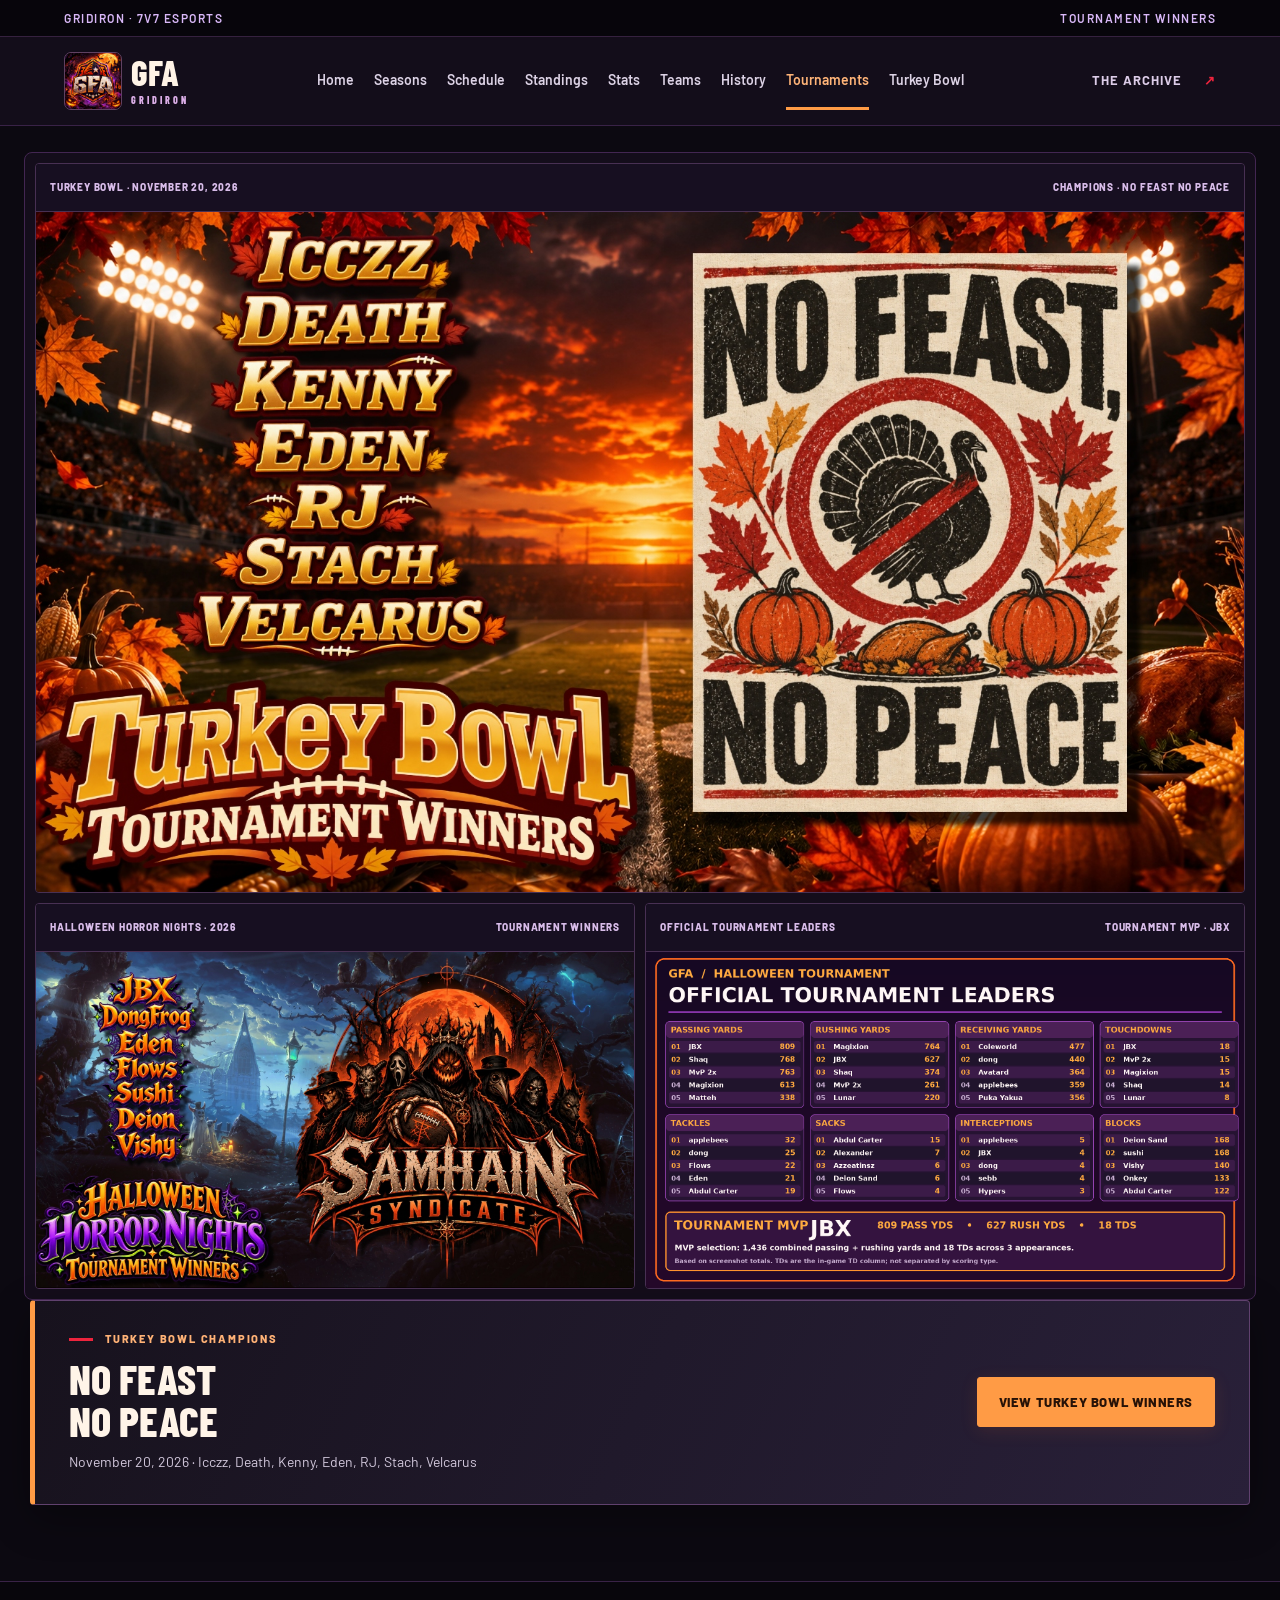
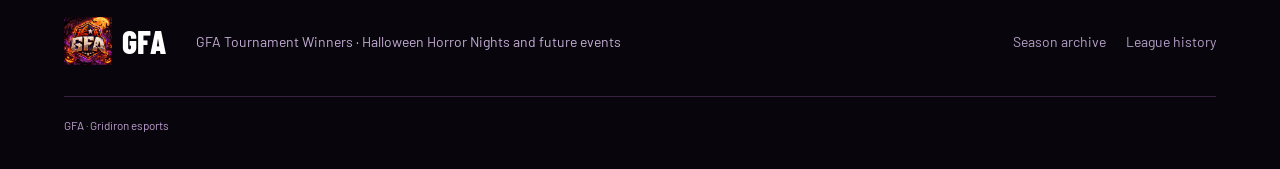
==== commit 88fffecd: "Replace Turkey Bowl signups with No Feast No Peace champions and winners graphic" ====
--- a/halloween-horror-nights/index.html
+++ b/halloween-horror-nights/index.html
@@ -4,7 +4,7 @@
   <meta charset="utf-8">
   <meta name="viewport" content="width=device-width,initial-scale=1">
   <title>GFA Tournament Winners | Gridiron</title>
-  <meta name="description" content="See the Halloween Horror Nights winners, tournament leaders, MVP, and the next GFA event.">
+  <meta name="description" content="See No Feast No Peace, the GFA Turkey Bowl winners, alongside Halloween Horror Nights champions and tournament leaders.">
   <link rel="icon" href="../assets/halloween-gfa.webp">
   <link rel="stylesheet" href="../style.css?v=20260925-2">
   <link rel="stylesheet" href="../tournament.css?v=20261108-turkey-bowl">
@@ -20,8 +20,9 @@
   </header>
   <main id="main" tabindex="-1"><p class="loading">Loading tournament results…</p><noscript><p>Enable JavaScript to view tournament results.</p></noscript></main>
   <footer><a class="footer-brand" href="../#home"><img src="../assets/halloween-gfa.webp" alt="">GFA</a><p>GFA Tournament Winners · Halloween Horror Nights and future events</p><div><a href="../#seasons">Season archive</a><a href="../#history">League history</a></div><small>GFA · Gridiron esports</small></footer>
-  <script src="../tournament.js?v=20261108-turkey-bowl"></script>
+  <script src="../tournament.js?v=20261121-winners"></script>
   <script>window.GFATournament.render();</script>
 </body>
 </html>
 
+
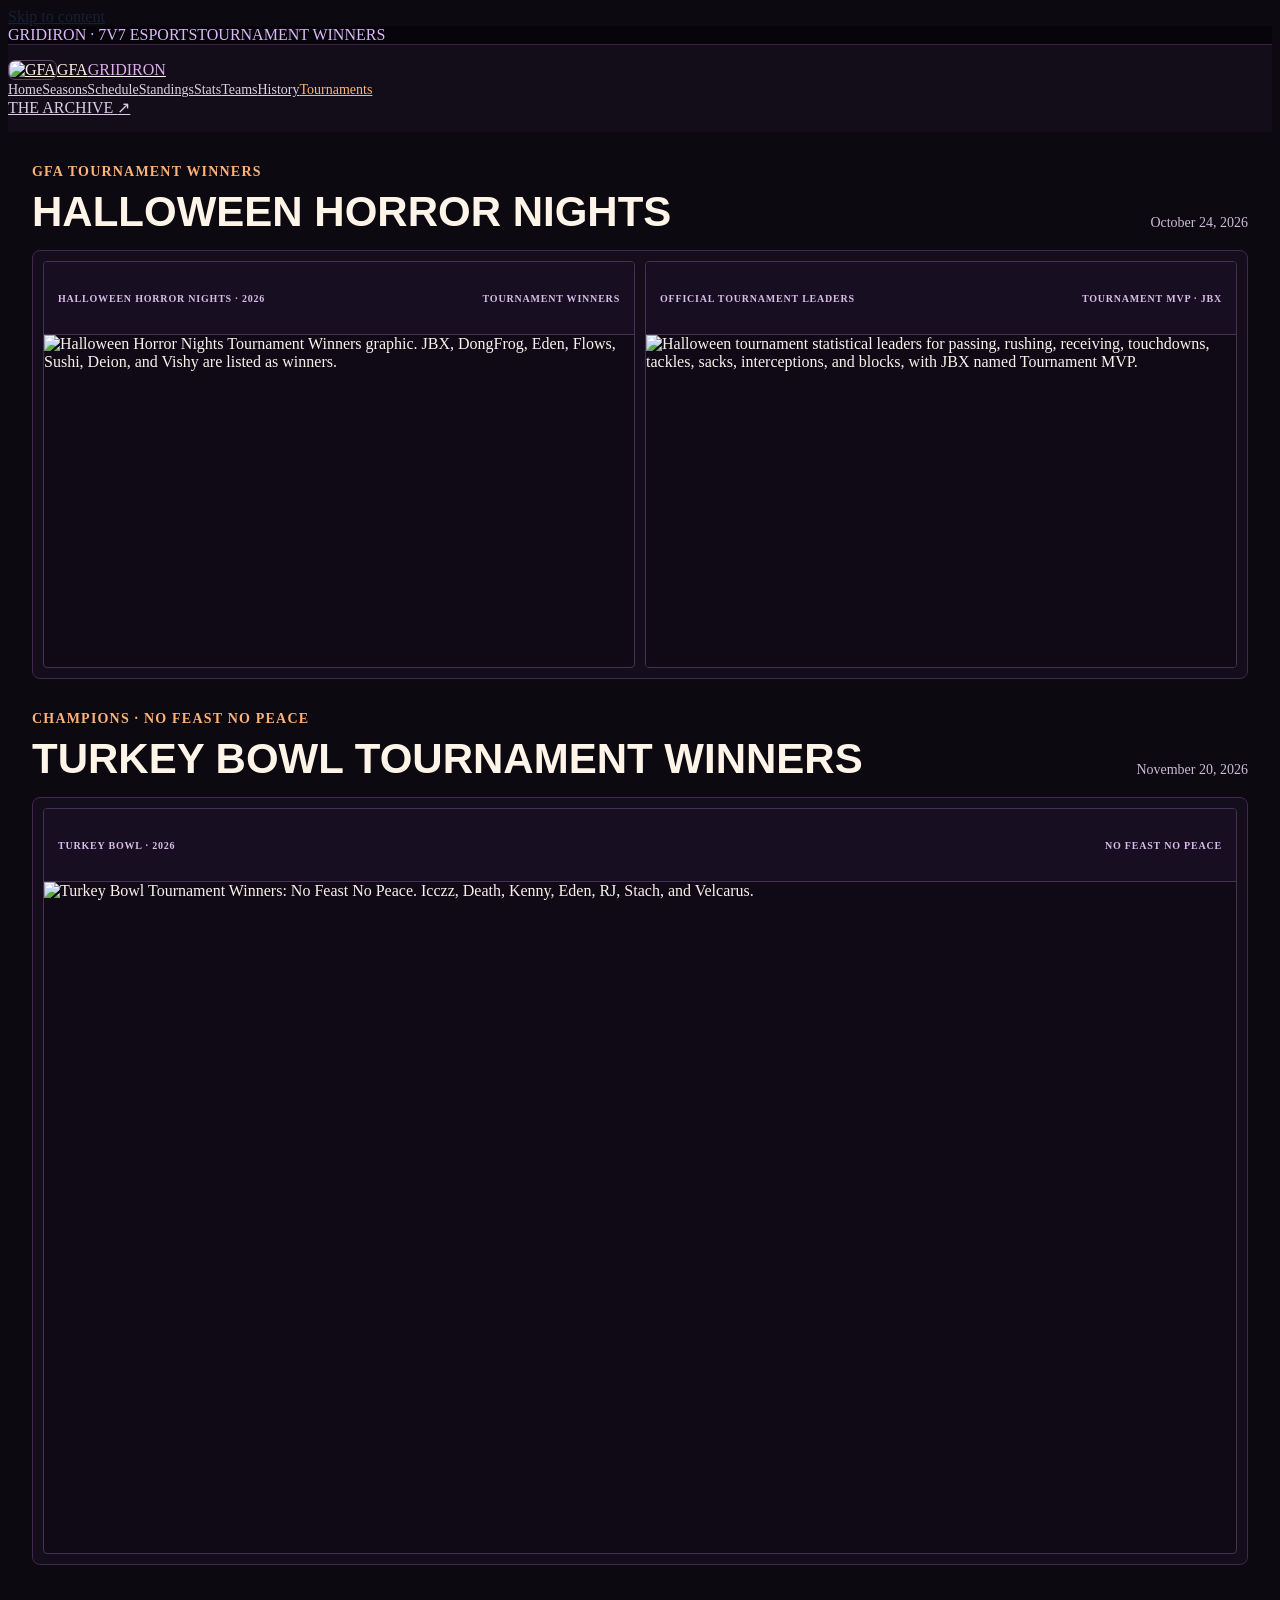
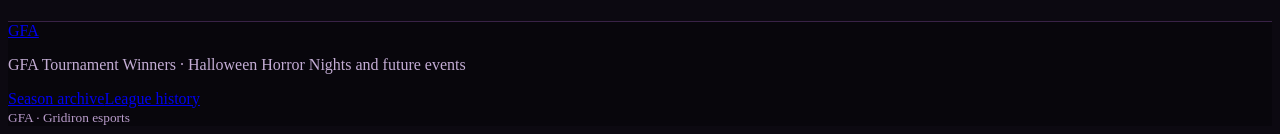
==== commit da7f4427: "Show Halloween winners first and Turkey Bowl winners in a separate section below" ====
--- a/halloween-horror-nights/index.html
+++ b/halloween-horror-nights/index.html
@@ -7,7 +7,7 @@
   <meta name="description" content="See No Feast No Peace, the GFA Turkey Bowl winners, alongside Halloween Horror Nights champions and tournament leaders.">
   <link rel="icon" href="../assets/halloween-gfa.webp">
   <link rel="stylesheet" href="../style.css?v=20260925-2">
-  <link rel="stylesheet" href="../tournament.css?v=20261108-turkey-bowl">
+  <link rel="stylesheet" href="../tournament.css?v=20261121-sections">
   <link rel="stylesheet" href="../current-season.css?v=20261119-1">
 </head>
 <body class="tourney-page">
@@ -15,12 +15,12 @@
   <div class="topline"><span>GRIDIRON · 7V7 ESPORTS</span><span>TOURNAMENT WINNERS</span></div>
   <header>
     <a class="brand" href="../#home" aria-label="GFA home"><img src="../assets/halloween-gfa.webp" alt="GFA"><span>GFA<span class="brand-small">GRIDIRON</span></span></a>
-    <nav aria-label="Main navigation"><a href="../#home">Home</a><a href="../#seasons">Seasons</a><a href="../#games/I">Schedule</a><a href="../#standings/I">Standings</a><a href="../#stats/I">Stats</a><a href="../#teams/I">Teams</a><a href="../#history">History</a><a class="tourney-nav active" href="./" aria-current="page">Tournaments</a><a class="tourney-nav" href="../turkey-bowl/">Turkey Bowl</a></nav>
+    <nav aria-label="Main navigation"><a href="../#home">Home</a><a href="../#seasons">Seasons</a><a href="../#games/I">Schedule</a><a href="../#standings/I">Standings</a><a href="../#stats/I">Stats</a><a href="../#teams/I">Teams</a><a href="../#history">History</a><a class="tourney-nav active" href="./" aria-current="page">Tournaments</a></nav>
     <a class="archive-link" href="../#seasons">THE ARCHIVE <span>↗</span></a>
   </header>
   <main id="main" tabindex="-1"><p class="loading">Loading tournament results…</p><noscript><p>Enable JavaScript to view tournament results.</p></noscript></main>
   <footer><a class="footer-brand" href="../#home"><img src="../assets/halloween-gfa.webp" alt="">GFA</a><p>GFA Tournament Winners · Halloween Horror Nights and future events</p><div><a href="../#seasons">Season archive</a><a href="../#history">League history</a></div><small>GFA · Gridiron esports</small></footer>
-  <script src="../tournament.js?v=20261121-winners"></script>
+  <script src="../tournament.js?v=20261121-sections"></script>
   <script>window.GFATournament.render();</script>
 </body>
 </html>
--- a/tournament.css
+++ b/tournament.css
@@ -56,5 +56,17 @@
 @media(max-width:800px){.tourney-page .tourney-gallery{grid-template-columns:1fr;max-width:720px}}
 @media(max-width:600px){.tourney-page .tourney-gallery{margin:18px 15px 0;padding:6px;gap:8px}.tourney-page .tourney-art-card .tourney-eventline{min-height:0;font-size:9px;padding:10px}.tourney-page .tourney-gallery .tourney-winner-art,.tourney-page .tourney-leader-art{aspect-ratio:16/9}}
 
-/* Keep the extra signup link readable at tablet widths. */
+/* Keep tournament navigation readable at tablet widths. */
 @media(min-width:701px) and (max-width:1200px){header{flex-wrap:wrap}header nav{order:3;width:100%;justify-content:space-between;gap:15px;overflow-x:auto}header nav a{white-space:nowrap;font-size:14px;padding:10px 0}.archive-link{display:none}}
+
+/* Separate completed tournaments in the order they were played. */
+.tourney-results-section{max-width:1400px;margin:32px auto 0;scroll-margin-top:24px}
+.tourney-results-section:last-child{margin-bottom:56px}
+.tourney-section-heading{display:flex;align-items:flex-end;justify-content:space-between;gap:24px;margin:0 0 16px}
+.tourney-section-label{color:#ffb276;font-size:14px;font-weight:700;letter-spacing:1.2px;margin:0 0 10px}
+.tourney-section-heading h1,.tourney-section-heading h2{font:800 clamp(28px,3.4vw,42px)/1.05 'Barlow Condensed',Impact,sans-serif;color:#fff4e8;letter-spacing:0;margin:0}
+.tourney-section-date{color:#cbbbd5;font-size:14px;white-space:nowrap;margin:0 0 3px}
+.tourney-results-section .tourney-gallery{max-width:none;margin:0}
+.tourney-page .tourney-turkey-gallery{grid-template-columns:1fr}
+@media(max-width:1450px){.tourney-results-section{margin:32px 24px 0}}
+@media(max-width:600px){.tourney-results-section{margin:26px 15px 0}.tourney-section-heading{align-items:flex-start;flex-direction:column;gap:9px;margin-bottom:13px}.tourney-section-label{font-size:14px;letter-spacing:.8px}.tourney-section-heading h1,.tourney-section-heading h2{font-size:30px}.tourney-section-date{margin:0}.tourney-results-section:last-child{margin-bottom:36px}.tourney-results-section .tourney-gallery{margin:0}}
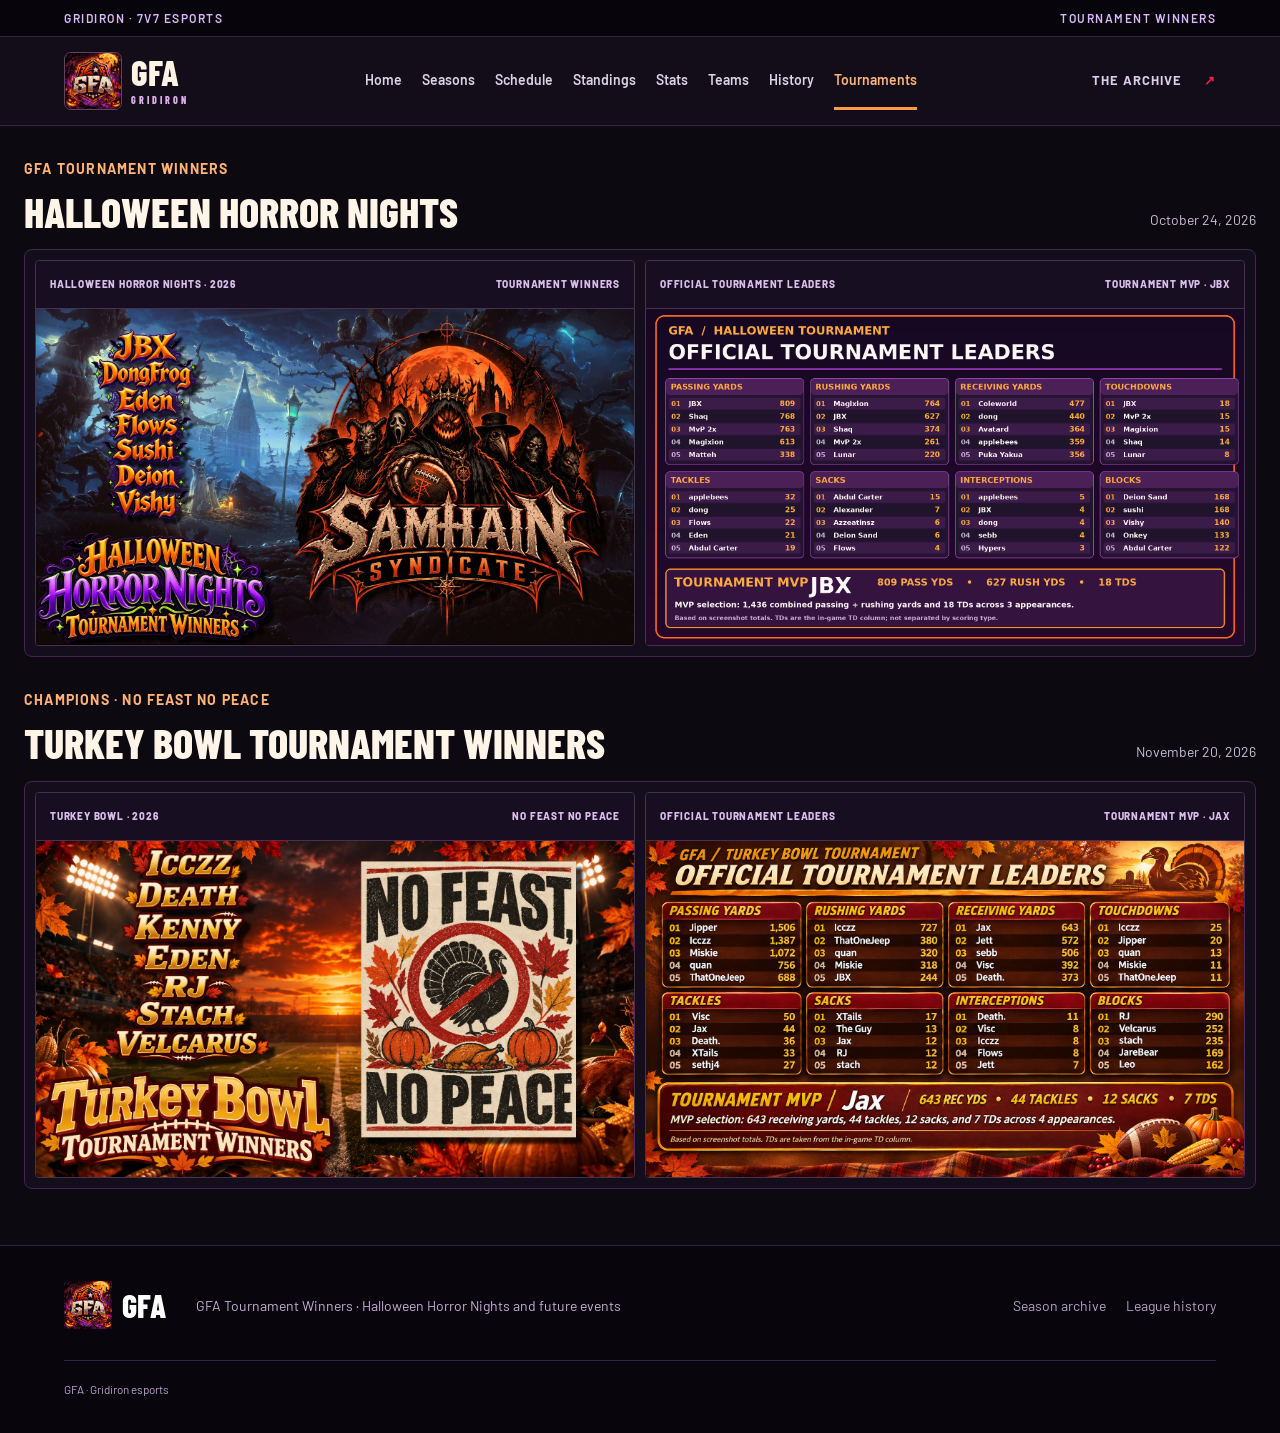
==== commit 7c33ff77: "Add Turkey Bowl leaders beside the winners and restore complete site assets" ====
--- a/halloween-horror-nights/index.html
+++ b/halloween-horror-nights/index.html
@@ -7,7 +7,7 @@
   <meta name="description" content="See No Feast No Peace, the GFA Turkey Bowl winners, alongside Halloween Horror Nights champions and tournament leaders.">
   <link rel="icon" href="../assets/halloween-gfa.webp">
   <link rel="stylesheet" href="../style.css?v=20260925-2">
-  <link rel="stylesheet" href="../tournament.css?v=20261121-sections">
+  <link rel="stylesheet" href="../tournament.css?v=20261121-leaders">
   <link rel="stylesheet" href="../current-season.css?v=20261119-1">
 </head>
 <body class="tourney-page">
@@ -20,7 +20,7 @@
   </header>
   <main id="main" tabindex="-1"><p class="loading">Loading tournament results…</p><noscript><p>Enable JavaScript to view tournament results.</p></noscript></main>
   <footer><a class="footer-brand" href="../#home"><img src="../assets/halloween-gfa.webp" alt="">GFA</a><p>GFA Tournament Winners · Halloween Horror Nights and future events</p><div><a href="../#seasons">Season archive</a><a href="../#history">League history</a></div><small>GFA · Gridiron esports</small></footer>
-  <script src="../tournament.js?v=20261121-sections"></script>
+  <script src="../tournament.js?v=20261121-leaders"></script>
   <script>window.GFATournament.render();</script>
 </body>
 </html>
--- a/style.css
+++ b/style.css
@@ -0,0 +1,7 @@
+@import url('https://fonts.googleapis.com/css2?family=Barlow+Condensed:wght@500;600;700;800&family=Barlow:wght@400;500;600;700;800&display=swap');
+:root{--navy:#07152d;--ink:#10213c;--red:#ed243d;--blue:#1262ed;--muted:#637086;--line:#dce1e9;--paper:#f2f4f8}*{box-sizing:border-box}body{margin:0;color:var(--ink);background:var(--paper);font-family:Barlow,Arial,sans-serif;font-size:16px;line-height:1.5}a{color:inherit;text-decoration:none}button,input,select{font:inherit}button,a,select{touch-action:manipulation}a:focus-visible,button:focus-visible,input:focus-visible,select:focus-visible{outline:3px solid #3489ff;outline-offset:4px}.skip{position:absolute;top:-80px;background:white;padding:15px;z-index:10}.skip:focus{top:0}.topline{background:var(--navy);color:#b9c4d6;display:flex;justify-content:space-between;padding:9px 5%;font-size:12px;letter-spacing:1.5px;font-weight:600}header{background:white;display:flex;align-items:center;justify-content:space-between;padding:12px 5%;gap:24px;border-bottom:1px solid var(--line)}.brand{display:flex;align-items:center;gap:9px;font-size:35px;line-height:.9;font-weight:800}.brand img{height:65px;width:65px;object-fit:contain}.brand-small{display:block;font-size:10px;letter-spacing:3px;margin-top:7px}.brand span{font-family:'Barlow Condensed',Impact,sans-serif}nav{display:flex;gap:28px;align-self:stretch;align-items:center}nav a{font-weight:600;font-size:15px;height:100%;display:flex;align-items:center;border-bottom:3px solid transparent}nav a.active{border-color:var(--red)}nav a:hover{color:var(--red)}.archive-link{font-weight:700;font-size:13px;letter-spacing:1px}.archive-link span{color:var(--red);margin-left:18px}.hero{background:var(--navy);color:white;position:relative;min-height:550px;overflow:hidden;display:flex;align-items:center}.hero-img{position:absolute;width:69%;height:100%;right:0;object-fit:cover;object-position:60% center}.hero:after{content:'';position:absolute;inset:0;background:linear-gradient(90deg,#07152d 8%,rgba(7,21,45,.98) 26%,rgba(7,21,45,.56) 51%,rgba(7,21,45,0) 78%)}.hero-content{position:relative;z-index:1;padding:65px 5%;max-width:720px}.eyebrow{font-size:13px;letter-spacing:2.4px;font-weight:700;text-transform:uppercase;display:flex;gap:12px;align-items:center}.eyebrow:before{content:'';width:24px;height:3px;background:var(--red)}h1,h2,h3,.display{font-family:'Barlow Condensed',Impact,'Arial Narrow',sans-serif;line-height:1;text-transform:uppercase}h1{font-size:clamp(58px,6.9vw,100px);font-weight:800;margin:22px 0;letter-spacing:-1.5px}h1 em{font-style:normal;color:#fa3d50}.hero p{color:#cbd3df;max-width:365px;font-size:18px;line-height:1.6}.actions{display:flex;gap:12px;margin-top:30px;flex-wrap:wrap}.btn{display:inline-flex;align-items:center;gap:35px;padding:14px 22px;font-size:14px;font-weight:700;background:var(--red);color:white;border:1px solid var(--red);cursor:pointer}.btn.secondary{background:transparent;border-color:#526079}.hero-label{position:absolute;z-index:1;right:5%;bottom:26px;letter-spacing:2px;font-size:12px;color:white}.season-strip{background:white;border-bottom:1px solid var(--line);display:grid;grid-template-columns:1.1fr repeat(4,1fr);padding:0 5%}.strip-intro{display:flex;align-items:center;gap:14px;font-weight:700;font-size:13px;letter-spacing:1px}.strip-intro span{color:var(--red)}.strip-season{border-left:1px solid var(--line);padding:20px 25px;display:flex;justify-content:space-between;align-items:center}.strip-season strong{display:block;font:700 29px 'Barlow Condensed',sans-serif}.strip-season small{font-size:12px;color:var(--muted);letter-spacing:1px}.strip-season:hover{background:var(--paper)}.wrap{max-width:1420px;margin:auto;padding:55px 5%}.section-head{display:flex;justify-content:space-between;align-items:end;gap:20px;margin-bottom:25px}.section-head h2{font-size:38px;margin:0}.text-link{font-size:14px;font-weight:700;border-bottom:2px solid var(--red);padding-bottom:3px}.home-grid{display:grid;grid-template-columns:1.65fr 1fr;gap:28px}.panel{background:white;border:1px solid var(--line)}.panel-top{padding:20px 24px;border-bottom:1px solid var(--line);display:flex;align-items:center;justify-content:space-between}.panel-top h3{margin:0;font-size:26px}.tag{font-size:12px;letter-spacing:1px;font-weight:700;color:var(--muted)}.table-scroll{overflow:auto}table{width:100%;border-collapse:collapse;white-space:nowrap;text-align:right;font-size:15px}th{font-size:12px;letter-spacing:.8px;color:var(--muted);background:#f8f9fb;font-weight:600;padding:13px 17px}td{padding:15px 17px;border-top:1px solid #e8ecf1}th:first-child,td:first-child{text-align:left}td a{font-weight:600}td a:hover{color:var(--red)}tbody tr:hover{background:#fafbfd}.team-cell{display:flex;align-items:center;gap:13px;text-align:left}.rank{color:#8792a3;min-width:16px;font-size:13px}.monogram{width:32px;height:34px;background:var(--navy);color:white;display:inline-flex;align-items:center;justify-content:center;flex-shrink:0;font:700 16px 'Barlow Condensed',sans-serif;border-bottom:3px solid var(--red)}.positive{color:#17684d}.feature-card{background:var(--navy);color:white;position:relative;overflow:hidden;min-height:345px;display:flex;align-items:end}.feature-card img{position:absolute;inset:0;width:100%;height:100%;object-fit:cover;opacity:.5}.feature-card:after{content:'';position:absolute;inset:0;background:linear-gradient(0deg,#07152d,transparent)}.feature-copy{position:relative;z-index:1;padding:30px}.feature-copy h3{font-size:39px;margin:12px 0}.feature-copy p{color:#ced7e5;margin:10px 0}.link-arrow{display:inline-block;margin-top:10px;font-weight:600}.notes{color:var(--muted);font-size:14px;margin-top:13px}.leaders{display:grid;grid-template-columns:repeat(3,1fr);gap:22px}.leader{background:white;border-top:3px solid var(--navy);padding:25px;position:relative}.leader h3{font-size:29px;margin:17px 0 9px}.leader .value{font:700 46px 'Barlow Condensed',sans-serif}.leader .unit{color:var(--muted);font-size:13px;margin-left:8px}.leader:hover{border-color:var(--red)}.chapter-banner{margin-top:50px;border-top:1px solid var(--line);border-bottom:1px solid var(--line);padding:32px 0;display:flex;align-items:center;gap:30px}.chapter-banner .display{font-size:64px;color:var(--red);font-weight:800}.chapter-banner h3{font-size:30px;margin:0 0 8px}.chapter-banner p{color:var(--muted);margin:0}.chapter-banner .badge{margin-left:auto;flex-shrink:0}.badge{padding:7px 12px;border:1px solid #c9d0dc;font-size:12px;letter-spacing:1px;font-weight:700}.page-head{background:var(--navy);color:white;padding:42px 5% 35px}.page-head h1{font-size:64px;margin:15px 0}.page-head p{color:#becadc;margin:0;max-width:650px}.toolbar{display:flex;gap:14px;flex-wrap:wrap;align-items:center;margin-bottom:25px}.toolbar label{font-size:13px;color:var(--muted);display:flex;gap:8px;align-items:center}.toolbar select,.toolbar input{padding:10px 12px;border:1px solid #cbd2de;background:white;color:var(--ink);min-height:44px;border-radius:0}.toolbar input{margin-left:auto;min-width:235px}.tabs{display:flex;gap:5px;flex-wrap:wrap}.tabs button{padding:10px 17px;border:1px solid var(--line);background:white;cursor:pointer;color:var(--ink);font-weight:600}.tabs button.selected{background:var(--navy);color:white;border-color:var(--navy)}.season-cards{display:grid;grid-template-columns:repeat(2,1fr);gap:25px}.season-card{background:white;border:1px solid var(--line);padding:30px;position:relative}.season-card .number{font:800 80px 'Barlow Condensed',sans-serif;color:#dce2eb;float:right;line-height:1}.season-card h2{font-size:40px;margin:16px 0}.season-card p{color:var(--muted);max-width:300px}.season-card .actions a{font-size:14px;font-weight:600;border-bottom:2px solid var(--red);padding-bottom:4px}.team-grid{display:grid;grid-template-columns:repeat(3,1fr);gap:20px}.team-card{padding:25px;background:white;border:1px solid var(--line)}.team-card .monogram{width:48px;height:50px;font-size:24px}.team-card h3{font-size:28px;margin:20px 0 10px}.team-card p{color:var(--muted);margin:0}.team-card:hover{border-color:var(--red)}.summary-grid{display:grid;grid-template-columns:repeat(4,1fr);gap:1px;background:var(--line);border:1px solid var(--line);margin-bottom:30px}.summary-grid>div{padding:25px;background:white}.summary-grid strong{display:block;font:700 42px 'Barlow Condensed',sans-serif}.summary-grid small{color:var(--muted);font-size:13px}.notice{padding:20px 24px;background:#e9eef6;border-left:3px solid var(--blue);margin-bottom:25px}.notice p{margin:5px 0 0;color:#51627c}.games{display:grid;grid-template-columns:repeat(2,1fr);gap:16px}.game{padding:20px 24px;background:white;border:1px solid var(--line)}.game time{font-size:13px;color:var(--muted)}.game-line{display:flex;justify-content:space-between;gap:20px;margin-top:10px;font-weight:600}.game-line strong{font:700 25px 'Barlow Condensed',sans-serif}.award-grid{display:grid;grid-template-columns:repeat(3,1fr);gap:20px}.award{background:white;padding:24px;border-top:3px solid var(--red)}.award h3{font-size:30px;margin:12px 0}.award p{font-size:14px;color:var(--muted)}.empty{padding:45px 25px;text-align:center;color:var(--muted)}footer{background:var(--navy);color:#b4c0d3;padding:35px 5%;display:flex;align-items:center;gap:30px;flex-wrap:wrap;font-size:14px}.footer-brand{display:flex;align-items:center;gap:10px;font:800 32px 'Barlow Condensed',sans-serif;color:white}.footer-brand img{height:48px}footer p{flex:1}footer div{display:flex;gap:20px}footer small{width:100%;padding-top:20px;border-top:1px solid #28344a;color:#8898b1}.loading{padding:80px 5%}.stats-note{margin-top:20px;font-size:14px;color:var(--muted)}
+@media(min-width:1600px){.hero-content{margin-left:calc((100vw - 1450px)/2)}}@media(max-width:1000px){nav{gap:16px}.archive-link{display:none}.home-grid{grid-template-columns:1fr 1fr}.strip-season{padding:18px 12px}.team-grid,.award-grid{grid-template-columns:repeat(2,1fr)}}@media(max-width:700px){header{flex-wrap:wrap;padding:10px 5% 0;gap:8px}.brand img{height:47px;width:47px}.brand{font-size:29px}nav{width:100%;justify-content:space-between;gap:8px;overflow:auto}nav a{padding:13px 0;font-size:14px}.topline{font-size:10px;letter-spacing:1px}.hero{min-height:545px;align-items:end}.hero-img{width:100%;object-position:58% top;height:100%}.hero:after{background:linear-gradient(0deg,#07152d 2%,rgba(7,21,45,.92) 35%,rgba(7,21,45,.1) 100%)}.hero-content{padding:190px 6% 38px}.hero h1{font-size:65px;margin:12px 0}.hero p{font-size:16px}.hero-label{display:none}.eyebrow{font-size:12px}.season-strip{grid-template-columns:repeat(4,1fr);padding:0}.strip-intro{display:none}.strip-season{padding:16px 10px}.strip-season strong{font-size:23px}.strip-season small{font-size:10px}.strip-season>span{display:none}.wrap{padding:35px 5%}.home-grid,.leaders,.season-cards,.games{grid-template-columns:1fr}.section-head h2{font-size:32px}.feature-card{min-height:300px}.leaders{gap:12px}.leader{padding:20px}.leader h3{margin:12px 0}.leader .value{font-size:38px}.chapter-banner{align-items:start;gap:17px;flex-wrap:wrap}.chapter-banner .display{font-size:52px}.chapter-banner .badge{margin-left:0}.page-head h1{font-size:49px;word-break:break-word}.team-grid,.award-grid{grid-template-columns:1fr}.summary-grid{grid-template-columns:repeat(2,1fr)}.toolbar input{width:100%;margin-left:0}.toolbar label{flex-wrap:wrap}.panel-top{padding:17px}.panel-top h3{font-size:23px}td,th{padding:13px 12px}.team-cell{gap:8px}.team-cell .monogram{display:none}footer{gap:15px}footer p{flex-basis:65%}}
+
+th[data-sort-key]{cursor:pointer;user-select:none;transition:background .15s,color .15s;text-decoration:underline;text-decoration-color:transparent;text-underline-offset:5px}th[data-sort-key]::after{content:" ↕";color:#9aa7ba;opacity:.8}th[data-sort-key]:hover{color:#e72552;background:#f7f9fc;text-decoration-color:#e72552}th[data-sort-key][data-order=desc]::after{content:" ↓";color:#e72552}th[data-sort-key][data-order=asc]::after{content:" ↑";color:#e72552}
+
+.team-logo{display:inline-flex;align-items:center;justify-content:center;background:#fff;overflow:hidden}.team-logo img{width:100%;height:100%;object-fit:contain;padding:4px}
--- a/tournament.css
+++ b/tournament.css
@@ -67,6 +67,8 @@
 .tourney-section-heading h1,.tourney-section-heading h2{font:800 clamp(28px,3.4vw,42px)/1.05 'Barlow Condensed',Impact,sans-serif;color:#fff4e8;letter-spacing:0;margin:0}
 .tourney-section-date{color:#cbbbd5;font-size:14px;white-space:nowrap;margin:0 0 3px}
 .tourney-results-section .tourney-gallery{max-width:none;margin:0}
-.tourney-page .tourney-turkey-gallery{grid-template-columns:1fr}
+.tourney-page .tourney-turkey-gallery{grid-template-columns:repeat(2,minmax(0,1fr))}
 @media(max-width:1450px){.tourney-results-section{margin:32px 24px 0}}
 @media(max-width:600px){.tourney-results-section{margin:26px 15px 0}.tourney-section-heading{align-items:flex-start;flex-direction:column;gap:9px;margin-bottom:13px}.tourney-section-label{font-size:14px;letter-spacing:.8px}.tourney-section-heading h1,.tourney-section-heading h2{font-size:30px}.tourney-section-date{margin:0}.tourney-results-section:last-child{margin-bottom:36px}.tourney-results-section .tourney-gallery{margin:0}}
+
+@media(max-width:800px){.tourney-page .tourney-turkey-gallery{grid-template-columns:1fr}}
--- a/current-season.css
+++ b/current-season.css
@@ -0,0 +1,3 @@
+.season-hero{min-height:500px}.season-hero h1{font-size:clamp(72px,8.5vw,120px);line-height:.9;margin:24px 0}.season-hero .hero-content{padding-top:54px;padding-bottom:54px}.season-status{display:inline-block;border:1px solid #61718a;padding:6px 12px;font-size:14px;font-weight:700;letter-spacing:1.4px;color:#e0e8f4}.season-nav{padding:0 5%;background:white;border-bottom:1px solid var(--line);display:flex;align-items:stretch;gap:32px;overflow-x:auto;white-space:nowrap}.season-nav a{padding:18px 0;color:var(--muted);font-size:16px}.season-nav a[aria-current=page]{color:var(--ink);border-color:var(--red)}.season-section{margin-top:48px}.season-home .section-head .eyebrow{margin-bottom:12px;font-size:14px}.season-empty{display:flex;align-items:center;justify-content:center;flex-direction:column;padding:42px 24px;background:#fff;border:1px solid var(--line);text-align:center;min-height:210px}.season-empty-mark{font:800 38px 'Barlow Condensed',Impact,sans-serif;border:1px solid var(--line);color:var(--blue);width:58px;height:58px;display:flex;align-items:center;justify-content:center;margin-bottom:16px}.season-empty h3{font-size:28px;margin:0 0 10px}.season-empty p{font-size:16px;color:var(--muted);margin:0;max-width:520px}.season-games{display:grid;grid-template-columns:repeat(2,minmax(0,1fr));gap:20px}.season-game{background:#fff;border:1px solid var(--line);padding:22px}.season-game-meta{display:flex;justify-content:space-between;gap:16px;letter-spacing:.8px;font-size:14px;font-weight:700;color:var(--muted)}.game-status{color:#335e9a}.game-status.is-final{color:#236d50}.season-matchup{margin:20px 0}.season-game-team{display:flex;align-items:center;gap:14px;padding:8px 0;font-size:18px;font-weight:700}.season-game-team>span:nth-child(2){flex:1}.season-game-team small{display:block;color:var(--muted);font-size:14px;font-weight:500}.season-game-team strong{font:700 32px 'Barlow Condensed',Impact,sans-serif}.season-logo{width:48px;height:48px;display:inline-flex;align-items:center;justify-content:center;flex-shrink:0;color:var(--ink);font:700 22px 'Barlow Condensed',Impact,sans-serif;background:#f2f4f8}.season-logo img{width:100%;height:100%;object-fit:contain;padding:3px}.season-game-time{border-top:1px solid var(--line);padding-top:14px;display:flex;justify-content:space-between;gap:12px;flex-wrap:wrap;color:var(--muted);font-size:14px}.season-team-card{border-top:4px solid var(--team-secondary);transition:transform .15s,border-color .15s}.season-team-card:hover{transform:translateY(-3px);border-color:var(--team-secondary)}.season-team-card .season-logo{width:72px;height:72px}.season-card-link{display:block;font-size:14px;color:var(--blue);font-weight:700;margin-top:16px}.season-history-card{margin-top:55px;padding:38px;background:var(--navy);color:white;display:flex;align-items:center;justify-content:space-between;gap:32px}.season-history-card h2{font-size:44px;margin:16px 0}.season-history-card p{color:#cbd3df;max-width:530px;margin:0}.season-history-card .eyebrow{font-size:14px}.season-history-card .btn{flex-shrink:0}.season-event{display:flex;align-items:center;gap:28px;flex-wrap:wrap;padding:30px 0 0}.season-event>div{margin-right:auto}.season-event h3{font-size:26px;margin:10px 0}.season-event p{margin:0;color:var(--muted)}.team-profile-header,.player-profile-header{background:linear-gradient(110deg,var(--team-primary),#07152d);color:white;border-bottom:5px solid var(--team-secondary);padding:30px 5% 0}.profile-back{font-size:14px;font-weight:600;color:#e0e7f2;display:inline-block;margin-bottom:30px;text-decoration:underline;text-underline-offset:5px}.team-profile-heading{display:flex;align-items:center;gap:28px;padding-bottom:35px}.team-profile-heading>.season-logo{width:110px;height:110px}.team-profile-heading h1{font-size:clamp(44px,6vw,74px);margin:16px 0}.team-profile-heading p{color:#e0e7f2;margin:0}.player-profile-layout{display:flex;align-items:center;gap:50px;min-height:300px}.player-model{width:260px;min-height:280px;align-self:stretch;display:flex;align-items:flex-end;justify-content:center;flex-shrink:0}.player-model img{display:block;max-width:100%;height:330px;object-fit:contain;object-position:bottom}.player-placeholder{width:205px;height:235px;background:linear-gradient(145deg,#fff2,#fff0);border:1px solid #ffffff25;border-bottom:0;border-radius:80px 80px 0 0;display:flex;align-items:center;justify-content:center;font:800 100px 'Barlow Condensed',Impact,sans-serif;color:#ffffffa6}.player-identity{flex:1;padding-bottom:35px;position:relative}.player-identity h1{font-size:clamp(46px,6vw,84px);overflow-wrap:anywhere;margin:16px 0 20px;line-height:1}.player-details{display:flex;gap:0;flex-wrap:wrap;color:#e0e7f2;font-size:18px}.player-details>*{padding:0 18px;border-left:1px solid #ffffff50}.player-details>:first-child{padding-left:0;border-left:0}.player-details a{text-decoration:underline;text-underline-offset:5px}.profile-team-logo{margin-top:24px;width:62px;height:62px;background:white}.profile-tabbar{display:flex;gap:30px;padding:0 5%;background:#fff;border-bottom:1px solid var(--line);overflow-x:auto;white-space:nowrap}.profile-tabbar button{border:0;border-bottom:3px solid transparent;background:none;padding:18px 0;font-size:16px;color:var(--muted);font-weight:600;cursor:pointer}.profile-tabbar button[aria-selected=true]{border-color:var(--red);color:var(--ink)}.profile-stat-section{margin:0 0 30px}.profile-stat-section h3{font-size:26px;margin:0 0 16px}.roster-player{display:flex;align-items:center;gap:14px}.roster-player img{width:45px;height:58px;object-fit:contain;object-position:bottom}.season-nav a:focus-visible,.profile-tabbar button:focus-visible{outline-offset:-4px}header nav{gap:20px}header nav a{white-space:nowrap}.toolbar select{appearance:none;padding-right:36px;background-image:url("data:image/svg+xml,%3Csvg xmlns='http://www.w3.org/2000/svg' width='12' height='8'%3E%3Cpath fill='none' stroke='%23637086' stroke-width='1.8' d='m1 1 5 5 5-5'/%3E%3C/svg%3E");background-repeat:no-repeat;background-position:right 12px center}.season-nav a,.tag,.summary-grid small{font-size:14px}
+@media(max-width:1100px){header .archive-link{display:none}header{gap:18px}header nav{gap:16px;overflow-x:auto}.season-history-card{align-items:flex-start;flex-direction:column}.player-profile-layout{gap:30px}}
+@media(max-width:700px){.season-hero{min-height:500px}.season-hero .hero-content{padding:180px 6% 35px}.season-hero h1{font-size:82px}.season-nav{gap:26px}.season-nav a{padding:15px 0;font-size:15px}.season-games{grid-template-columns:1fr}.season-section{margin-top:35px}.season-history-card{padding:26px}.season-history-card h2{font-size:36px}.season-event{gap:20px}.season-event>div{flex-basis:100%}.player-profile-layout{gap:20px;align-items:flex-end;min-height:220px}.player-model{width:115px;min-height:210px}.player-model img{height:220px}.player-placeholder{width:110px;height:170px;font-size:57px;border-radius:45px 45px 0 0}.player-identity{padding-bottom:25px;min-width:0}.player-identity h1{font-size:43px;margin:12px 0 16px}.player-identity .eyebrow{font-size:14px;letter-spacing:1px}.player-identity .eyebrow:before{display:none}.player-details{font-size:16px;gap:7px 0}.player-details>*{padding:0 9px}.profile-team-logo{width:45px;height:45px;margin-top:15px}.profile-tabbar{gap:24px}.profile-tabbar button{font-size:15px}.profile-back{margin-bottom:20px}.team-profile-heading{gap:20px}.team-profile-heading>.season-logo{width:72px;height:72px}header nav{justify-content:flex-start;gap:22px}.section-head{align-items:center}.section-head .text-link{flex-shrink:0}.topline{font-size:11px;letter-spacing:.7px}}
